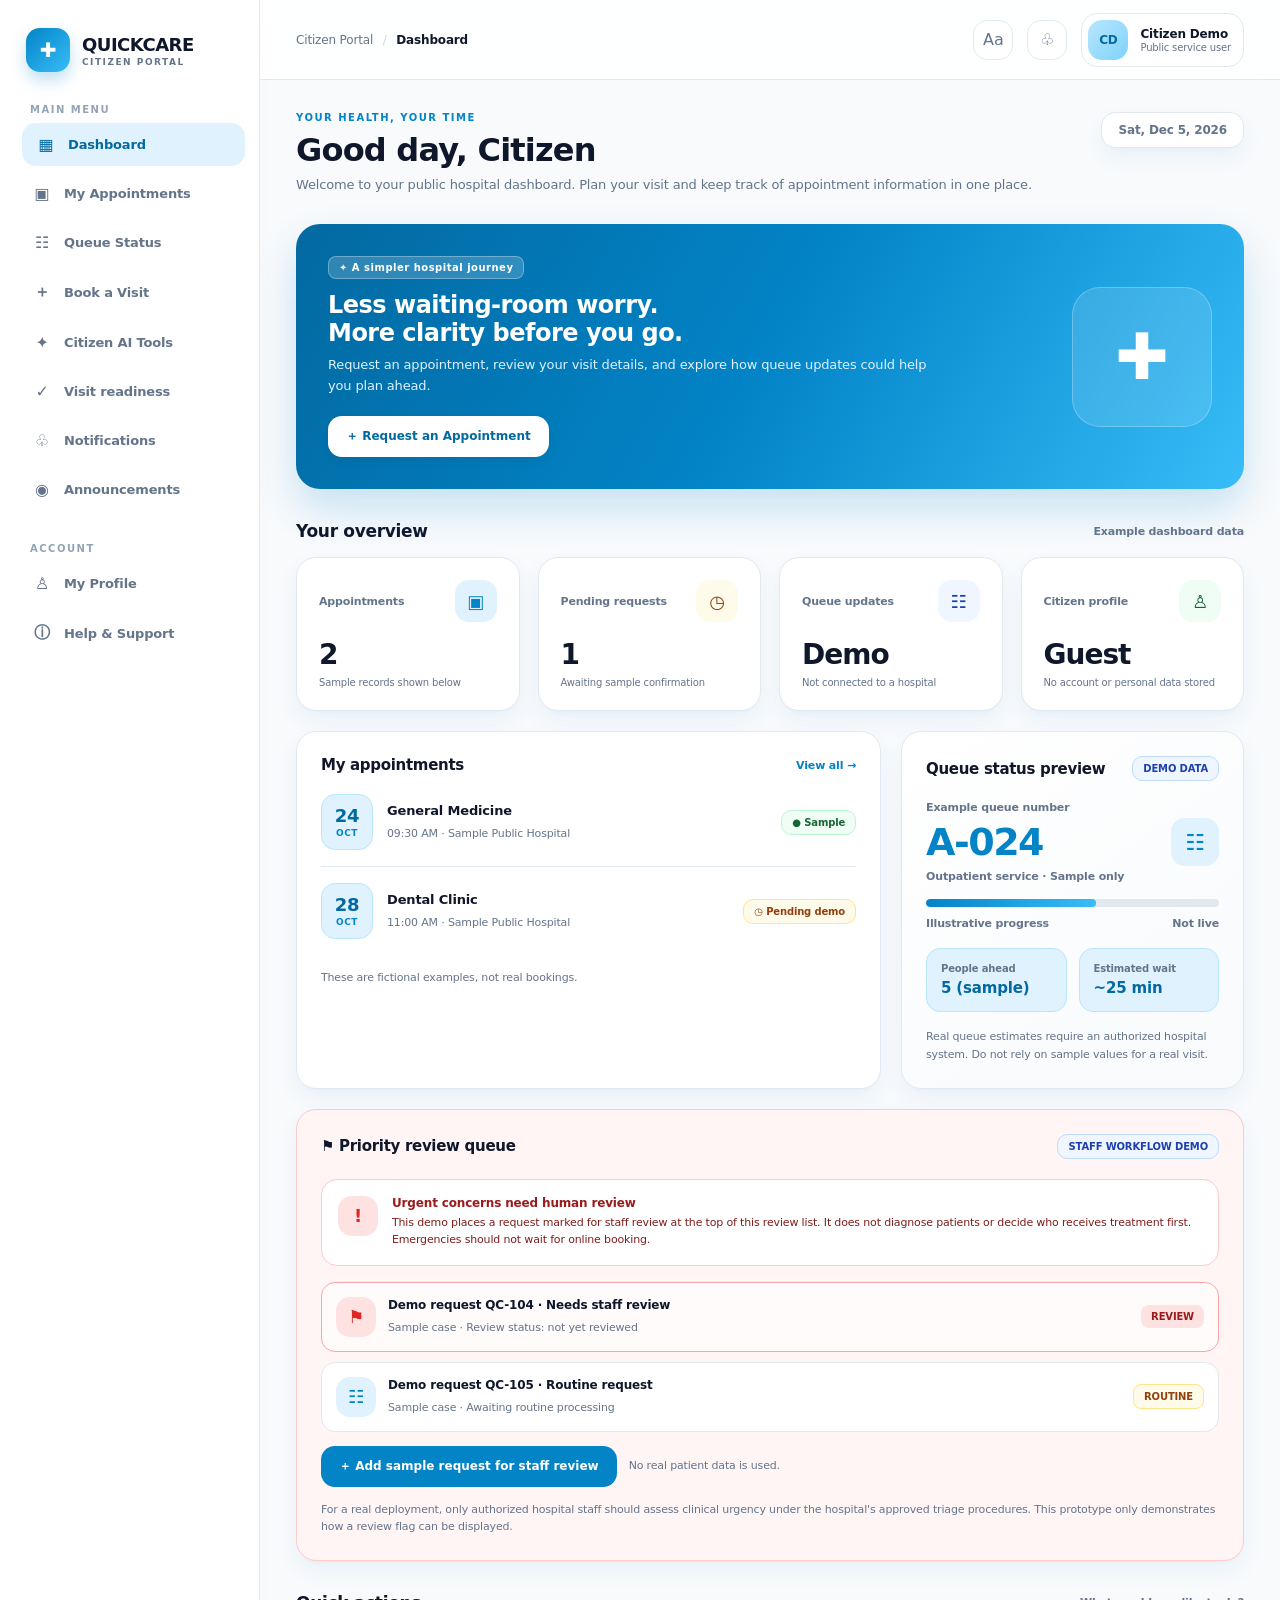
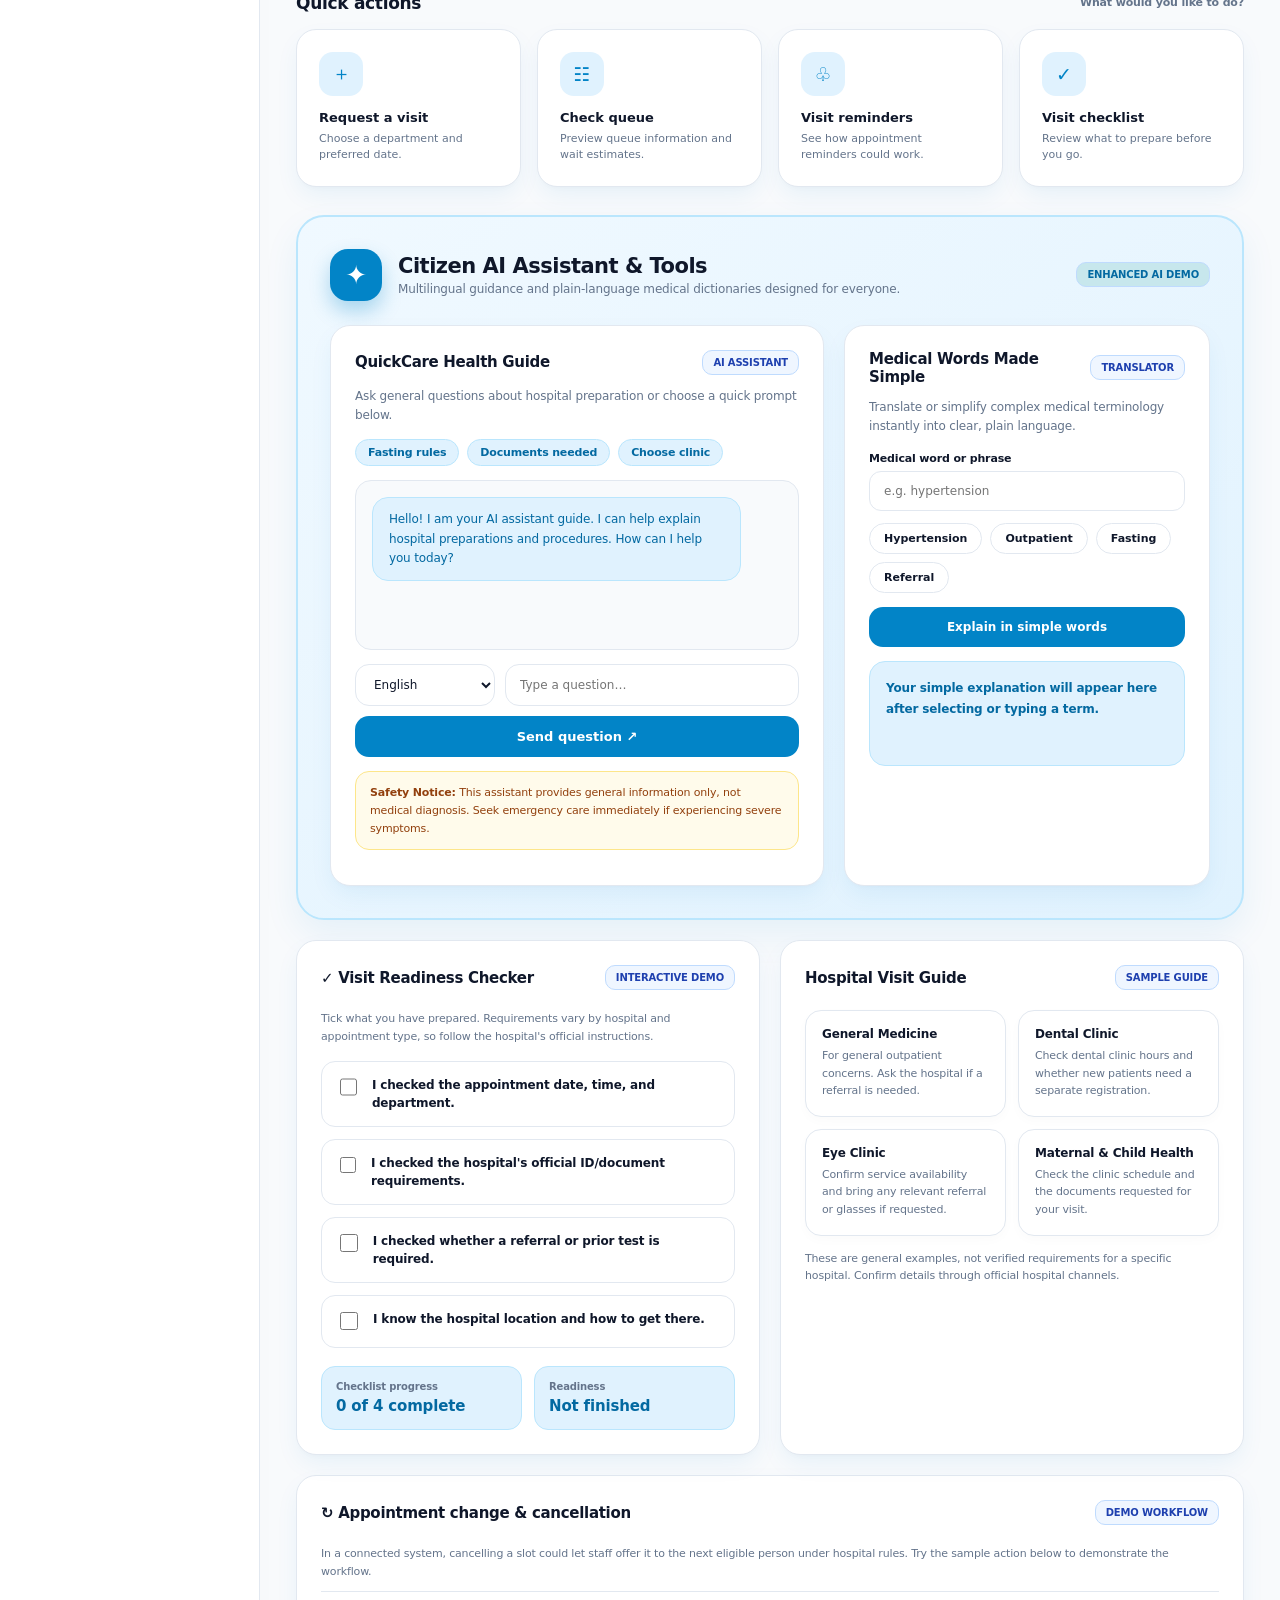
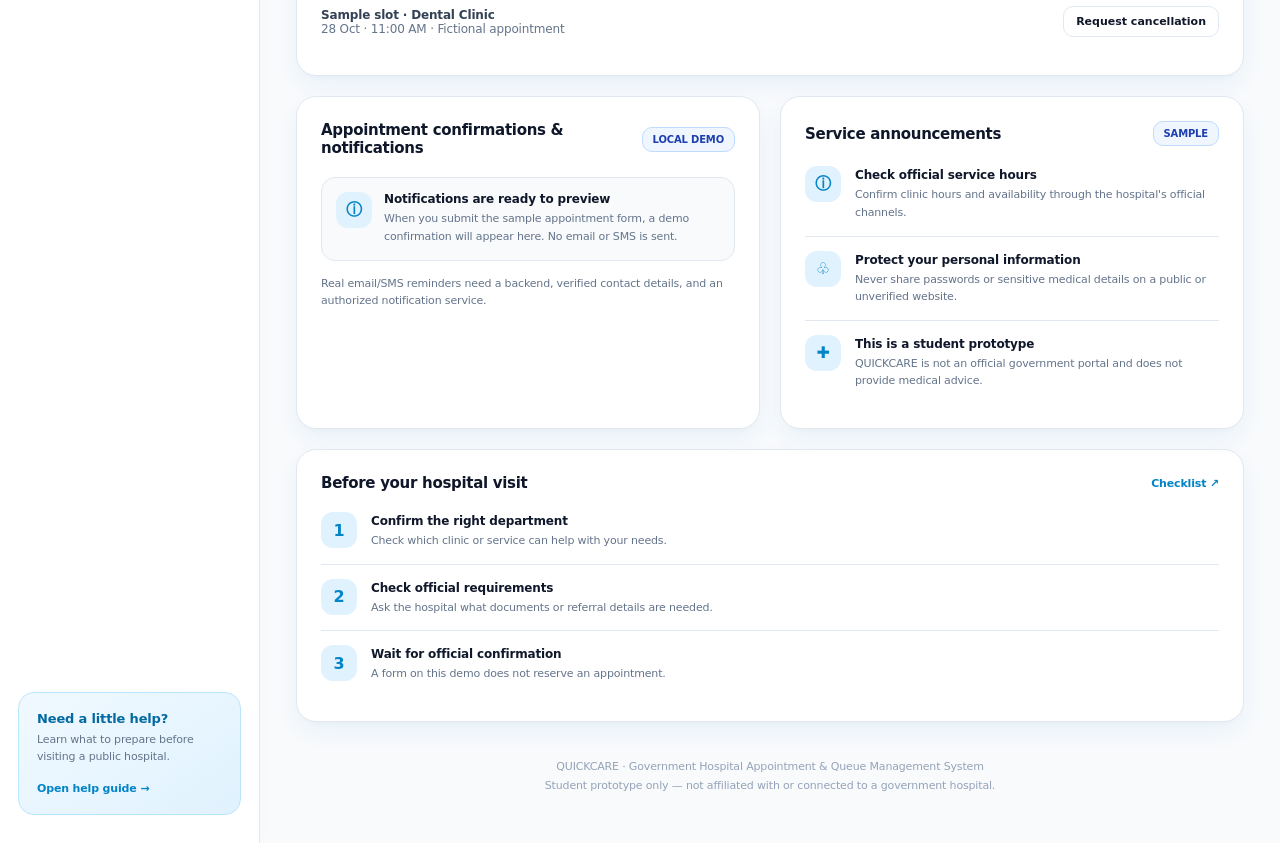
==== frontend/citizen-dashboard.html @ c370cada "Link pages: landing to citizen portal, rename dashboards" ====
<!doctype html>
<html lang="en">
<head>
    <meta charset="utf-8">
    <meta name="viewport" content="width=device-width, initial-scale=1">
    <meta name="description" content="QUICKCARE citizen portal dashboard demo for government hospital appointments and queues.">
    <title>Citizen Portal | QUICKCARE</title>
    <!-- Link to Modern Stylesheet -->
    <link rel="stylesheet" href="css/style.css">
</head>
<body>

    <div class="app">
        <!-- SIDEBAR NAVIGATION -->
        <aside class="sidebar">
            <a class="brand" href="#dashboard">
                <span class="brand-icon">✚</span>
                <span>
                    <span class="brand-name">QUICKCARE</span>
                    <span class="brand-sub">CITIZEN PORTAL</span>
                </span>
            </a>

            <div>
                <div class="nav-label">MAIN MENU</div>
                <nav class="nav" aria-label="Main navigation">
                    <a class="active" href="#dashboard"><span class="nav-icon">▦</span>Dashboard</a>
                    <a href="#appointments"><span class="nav-icon">▣</span>My Appointments</a>
                    <a href="#queue-status"><span class="nav-icon">☷</span>Queue Status</a>
                    <a href="#quick-actions" data-action="book"><span class="nav-icon">＋</span>Book a Visit</a>
                    <a href="#citizen-tools"><span class="nav-icon">✦</span>Citizen AI Tools</a>
                    <a href="#visit-readiness"><span class="nav-icon">✓</span>Visit readiness</a>
                    <a href="#notifications"><span class="nav-icon">♧</span>Notifications</a>
                    <a href="#announcements"><span class="nav-icon">◉</span>Announcements</a>
                </nav>
            </div>

            <div>
                <div class="nav-label">ACCOUNT</div>
                <nav class="nav">
                    <a href="#profile" data-toast="Profile settings are a future feature in this student demo."><span class="nav-icon">♙</span>My Profile</a>
                    <a href="#help" data-toast="For a real service, contact the official hospital help desk."><span class="nav-icon">ⓘ</span>Help & Support</a>
                </nav>
            </div>

            <div class="side-help">
                <strong>Need a little help?</strong>
                <p>Learn what to prepare before visiting a public hospital.</p>
                <a href="#help" data-toast="Help guide: choose a department, request a visit, and wait for official confirmation.">Open help guide →</a>
            </div>
        </aside>

        <!-- MAIN CONTENT AREA -->
        <main class="main" id="dashboard">
            <!-- TOPBAR HEADER -->
            <header class="topbar">
                <div style="display:flex;align-items:center;gap:14px">
                    <button class="icon-btn mobile-menu" id="mobileMenu" aria-label="Show navigation">☰</button>
                    <div class="crumb">Citizen Portal <span style="padding:0 6px;color:#cbd5e1">/</span> <strong>Dashboard</strong></div>
                </div>
                <div class="top-actions">
                    <button class="icon-btn" id="simpleModeButton" aria-label="Toggle simple mode" title="Simple mode">Aa</button>
                    <button class="icon-btn" id="notificationButton" aria-label="Notifications" title="Notifications">♧</button>
                    <div class="profile">
                        <div class="avatar">CD</div>
                        <div class="profile-info">
                            <div class="profile-name">Citizen Demo</div>
                            <div class="profile-role">Public service user</div>
                        </div>
                    </div>
                </div>
            </header>

            <div class="content">
                <!-- WELCOME BANNER SECTION -->
                <section class="welcome">
                    <div>
                        <div class="eyebrow">Your health, your time</div>
                        <h1>Good day, Citizen</h1>
                        <p>Welcome to your public hospital dashboard. Plan your visit and keep track of appointment information in one place.</p>
                    </div>
                    <div class="date-chip" id="todayDate">Loading date…</div>
                </section>

                <!-- PROMOTIONAL BANNER -->
                <section class="banner">
                    <div class="banner-copy">
                        <span class="banner-tag">✦ A simpler hospital journey</span>
                        <h2>Less waiting-room worry.<br>More clarity before you go.</h2>
                        <p>Request an appointment, review your visit details, and explore how queue updates could help you plan ahead.</p>
                        <button class="btn btn-white" data-action="book">＋ Request an Appointment</button>
                    </div>
                    <div class="banner-art" aria-hidden="true">✚</div>
                </section>

                <!-- STATISTICS OVERVIEW SECTION -->
                <section aria-label="Dashboard overview">
                    <div class="section-title">
                        <h2>Your overview</h2>
                        <span>Example dashboard data</span>
                    </div>
                    <div class="stats">
                        <article class="stat">
                            <div class="stat-top"><span class="stat-label">Appointments</span><span class="stat-icon ic-teal">▣</span></div>
                            <div class="stat-number" id="appointmentCount">2</div>
                            <div class="stat-foot">Sample records shown below</div>
                        </article>
                        <article class="stat">
                            <div class="stat-top"><span class="stat-label">Pending requests</span><span class="stat-icon ic-amber">◷</span></div>
                            <div class="stat-number" id="pendingCount">1</div>
                            <div class="stat-foot">Awaiting sample confirmation</div>
                        </article>
                        <article class="stat">
                            <div class="stat-top"><span class="stat-label">Queue updates</span><span class="stat-icon ic-blue">☷</span></div>
                            <div class="stat-number">Demo</div>
                            <div class="stat-foot">Not connected to a hospital</div>
                        </article>
                        <article class="stat">
                            <div class="stat-top"><span class="stat-label">Citizen profile</span><span class="stat-icon ic-green">♙</span></div>
                            <div class="stat-number">Guest</div>
                            <div class="stat-foot">No account or personal data stored</div>
                        </article>
                    </div>
                </section>

                <!-- APPOINTMENTS & QUEUE PREVIEW GRID -->
                <div class="dashboard-grid">
                    <section class="panel" id="appointments">
                        <div class="panel-head">
                            <h3>My appointments</h3>
                            <a href="#appointments" data-toast="This prototype shows sample appointments only.">View all →</a>
                        </div>
                        <div id="appointmentList">
                            <article class="appointment">
                                <div class="datebox"><strong>24</strong><span>OCT</span></div>
                                <div class="appt-main"><strong>General Medicine</strong><span>09:30 AM · Sample Public Hospital</span></div>
                                <span class="pill pill-confirmed">● Sample</span>
                            </article>
                            <article class="appointment">
                                <div class="datebox"><strong>28</strong><span>OCT</span></div>
                                <div class="appt-main"><strong>Dental Clinic</strong><span>11:00 AM · Sample Public Hospital</span></div>
                                <span class="pill pill-pending">◷ Pending demo</span>
                            </article>
                        </div>
                        <p class="modal-note" style="margin:14px 0 0">These are fictional examples, not real bookings.</p>
                    </section>

                    <section class="panel queue-panel" id="queue-status">
                        <div class="panel-head">
                            <h3>Queue status preview</h3>
                            <span class="pill pill-demo">DEMO DATA</span>
                        </div>
                        <div class="queue-top">
                            <div>
                                <div class="queue-label">Example queue number</div>
                                <div class="queue-number">A-024</div>
                                <div class="queue-label">Outpatient service · Sample only</div>
                            </div>
                            <span class="stat-icon ic-teal" style="width:48px;height:48px;font-size:22px">☷</span>
                        </div>
                        <div class="queue-progress"><span></span></div>
                        <div style="display:flex;justify-content:space-between;font-size:11px;color:var(--muted);font-weight:600">
                            <span>Illustrative progress</span><span>Not live</span>
                        </div>
                        <div class="queue-details">
                            <div class="queue-detail"><span>People ahead</span><strong>5 (sample)</strong></div>
                            <div class="queue-detail"><span>Estimated wait</span><strong>~25 min</strong></div>
                        </div>
                        <p class="queue-note">Real queue estimates require an authorized hospital system. Do not rely on sample values for a real visit.</p>
                    </section>
                </div>

                <!-- STAFF WORKFLOW PRIORITY REVIEW QUEUE -->
                <section class="panel priority-panel" id="priority-review">
                    <div class="panel-head">
                        <h3>⚑ Priority review queue</h3>
                        <span class="pill pill-demo">STAFF WORKFLOW DEMO</span>
                    </div>
                    <div class="priority-banner">
                        <span class="priority-symbol">!</span>
                        <div>
                            <strong>Urgent concerns need human review</strong>
                            <p>This demo places a request marked for staff review at the top of this review list. It does not diagnose patients or decide who receives treatment first. Emergencies should not wait for online booking.</p>
                        </div>
                    </div>
                    <div class="review-list" id="reviewQueue" aria-live="polite">
                        <div class="review-row needs-review">
                            <span class="priority-symbol">⚑</span>
                            <div class="review-copy">
                                <strong>Demo request QC-104 · Needs staff review</strong>
                                <span>Sample case · Review status: not yet reviewed</span>
                            </div>
                            <span class="review-badge">REVIEW</span>
                        </div>
                        <div class="review-row">
                            <span class="priority-symbol" style="background:var(--primary-light);color:var(--primary)">☷</span>
                            <div class="review-copy">
                                <strong>Demo request QC-105 · Routine request</strong>
                                <span>Sample case · Awaiting routine processing</span>
                            </div>
                            <span class="review-badge routine">ROUTINE</span>
                        </div>
                    </div>
                    <div class="review-actions">
                        <button class="btn btn-primary" id="flagReviewButton" type="button">＋ Add sample request for staff review</button>
                        <span class="modal-note" id="reviewDemoStatus" role="status">No real patient data is used.</span>
                    </div>
                    <p class="review-footnote">For a real deployment, only authorized hospital staff should assess clinical urgency under the hospital's approved triage procedures. This prototype only demonstrates how a review flag can be displayed.</p>
                </section>

                <!-- QUICK ACTIONS -->
                <section id="quick-actions">
                    <div class="section-title">
                        <h2>Quick actions</h2>
                        <span>What would you like to do?</span>
                    </div>
                    <div class="quick-actions">
                        <button class="action" data-action="book">
                            <span class="action-icon">＋</span>
                            <strong>Request a visit</strong>
                            <span>Choose a department and preferred date.</span>
                        </button>
                        <button class="action" data-toast="Queue tracking is a prototype feature. Live status requires hospital integration.">
                            <span class="action-icon">☷</span>
                            <strong>Check queue</strong>
                            <span>Preview queue information and wait estimates.</span>
                        </button>
                        <button class="action" data-toast="Reminder settings are not connected in this demo.">
                            <span class="action-icon">♧</span>
                            <strong>Visit reminders</strong>
                            <span>See how appointment reminders could work.</span>
                        </button>
                        <button class="action" data-toast="Bring official identification and follow the hospital's own instructions. Requirements may differ by service.">
                            <span class="action-icon">✓</span>
                            <strong>Visit checklist</strong>
                            <span>Review what to prepare before you go.</span>
                        </button>
                    </div>
                </section>

                <!-- CITIZEN AI TOOLS (MODERN DESIGN) -->
                <section class="ai-hub-section" id="citizen-tools">
                    <div class="ai-hub-header">
                        <div class="ai-hub-title">
                            <div class="ai-hub-icon">✦</div>
                            <div>
                               <h2>Citizen AI Assistant & Tools</h2>
                               <p>Multilingual guidance and plain-language medical dictionaries designed for everyone.</p>
                            </div>
                        </div>
                        <span class="pill pill-demo" style="background:rgba(13,148,136,0.15); color:var(--primary-dark); font-weight:800;">ENHANCED AI DEMO</span>
                    </div>

                    <div class="feature-hub">
                        <!-- AI Health Guide Chat Assistant -->
                        <section class="ai-chat">
                            <div class="panel-head" style="margin-bottom:12px;">
                                <h3>QuickCare Health Guide</h3>
                                <span class="pill pill-demo">AI ASSISTANT</span>
                            </div>
                            <p class="chat-intro">Ask general questions about hospital preparation or choose a quick prompt below.</p>
                            
                            <div class="chat-quick-prompts">
                                <span class="prompt-chip" onclick="selectPrompt('How to prepare for blood test?')">Fasting rules</span>
                                <span class="prompt-chip" onclick="selectPrompt('What documents do I need to bring?')">Documents needed</span>
                                <span class="prompt-chip" onclick="selectPrompt('How do I choose the right clinic?')">Choose clinic</span>
                            </div>

                            <div class="chat-messages" id="chatMessages" aria-live="polite">
                                <div class="chat-bubble bot">Hello! I am your AI assistant guide. I can help explain hospital preparations and procedures. How can I help you today?</div>
                            </div>
                            
                            <div class="chat-controls">
                                <select id="chatLanguage" aria-label="Choose chat language">
                                    <option value="en">English</option>
                                    <option value="id">Bahasa Indonesia</option>
                                    <option value="ur">اردو (Urdu)</option>
                                    <option value="ms">Bahasa Melayu</option>
                                    <option value="ar">العربية (Arabic)</option>
                                </select>
                                <input id="chatQuestion" placeholder="Type a question…" aria-label="Your question">
                            </div>
                            <button class="btn btn-primary chat-send" id="sendChat" type="button">Send question ↗</button>
                            <p class="safety-note"><strong>Safety Notice:</strong> This assistant provides general information only, not medical diagnosis. Seek emergency care immediately if experiencing severe symptoms.</p>
                        </section>

                        <!-- Medical Dictionary Translator -->
                        <section class="translator-card">
                            <div class="panel-head" style="margin-bottom:12px;">
                                <h3>Medical Words Made Simple</h3>
                                <span class="pill pill-demo">TRANSLATOR</span>
                            </div>
                            <p>Translate or simplify complex medical terminology instantly into clear, plain language.</p>
                            
                            <div class="field" style="margin:0 0 12px 0">
                                <label for="medicalTerm">Medical word or phrase</label>
                                <input class="translator-input" id="medicalTerm" placeholder="e.g. hypertension">
                            </div>
                            
                            <div class="translation-examples">
                                <button class="term-chip" data-term="hypertension">Hypertension</button>
                                <button class="term-chip" data-term="outpatient">Outpatient</button>
                                <button class="term-chip" data-term="fasting">Fasting</button>
                                <button class="term-chip" data-term="referral">Referral</button>
                            </div>
                            
                            <button class="btn btn-primary" id="explainTerm" type="button" style="width:100%; border-radius:14px; padding:13px;">Explain in simple words</button>
                            
                            <div class="translator-output" id="translationOutput" aria-live="polite">Your simple explanation will appear here after selecting or typing a term.</div>
                        </section>
                    </div>
                </section>

                <!-- VISIT READINESS & GUIDE GRID -->
                <div class="extra-grid">
                    <section class="panel" id="visit-readiness">
                        <div class="panel-head">
                            <h3>✓ Visit Readiness Checker</h3>
                            <span class="pill pill-demo">INTERACTIVE DEMO</span>
                        </div>
                        <p class="modal-note" style="margin:0 0 16px">Tick what you have prepared. Requirements vary by hospital and appointment type, so follow the hospital's official instructions.</p>
                        <div class="checklist" id="readinessChecklist">
                            <label class="checkline"><input type="checkbox"> I checked the appointment date, time, and department.</label>
                            <label class="checkline"><input type="checkbox"> I checked the hospital's official ID/document requirements.</label>
                            <label class="checkline"><input type="checkbox"> I checked whether a referral or prior test is required.</label>
                            <label class="checkline"><input type="checkbox"> I know the hospital location and how to get there.</label>
                        </div>
                        <div class="queue-details">
                            <div class="queue-detail"><span>Checklist progress</span><strong id="readinessProgress">0 of 4 complete</strong></div>
                            <div class="queue-detail"><span>Readiness</span><strong id="readinessStatus">Not finished</strong></div>
                        </div>
                    </section>

                    <section class="panel" id="visit-guide">
                        <div class="panel-head">
                            <h3>Hospital Visit Guide</h3>
                            <span class="pill pill-demo">SAMPLE GUIDE</span>
                        </div>
                        <div class="guide-grid">
                            <div class="guide-item">
                                <strong>General Medicine</strong>
                                <p>For general outpatient concerns. Ask the hospital if a referral is needed.</p>
                            </div>
                            <div class="guide-item">
                                <strong>Dental Clinic</strong>
                                <p>Check dental clinic hours and whether new patients need a separate registration.</p>
                            </div>
                            <div class="guide-item">
                                <strong>Eye Clinic</strong>
                                <p>Confirm service availability and bring any relevant referral or glasses if requested.</p>
                            </div>
                            <div class="guide-item">
                                <strong>Maternal & Child Health</strong>
                                <p>Check the clinic schedule and the documents requested for your visit.</p>
                            </div>
                        </div>
                        <p class="modal-note" style="margin:14px 0 0">These are general examples, not verified requirements for a specific hospital. Confirm details through official hospital channels.</p>
                    </section>
                </div>

                <!-- APPOINTMENT CHANGE & CANCELLATION -->
                <section class="panel" id="appointment-management" style="margin-top:20px">
                    <div class="panel-head">
                        <h3>↻ Appointment change & cancellation</h3>
                        <span class="pill pill-demo">DEMO WORKFLOW</span>
                    </div>
                    <p class="modal-note">In a connected system, cancelling a slot could let staff offer it to the next eligible person under hospital rules. Try the sample action below to demonstrate the workflow.</p>
                    <div class="slot-row">
                        <div><strong>Sample slot · Dental Clinic</strong><br><span style="color:var(--muted)">28 Oct · 11:00 AM · Fictional appointment</span></div>
                        <button class="small-btn" id="cancelDemoAppointment">Request cancellation</button>
                    </div>
                    <div class="confirmation-box" id="cancelResult" role="status"></div>
                </section>

                <!-- NOTIFICATIONS & ANNOUNCEMENTS GRID -->
                <div class="bottom-grid">
                    <section class="panel" id="notifications">
                        <div class="panel-head">
                            <h3> Appointment confirmations & notifications</h3>
                            <span class="pill pill-demo">LOCAL DEMO</span>
                        </div>
                        <div class="notification-list" id="notificationList">
                            <article class="notification-item">
                                <span class="notice-icon">ⓘ</span>
                                <div>
                                    <strong>Notifications are ready to preview</strong>
                                    <p>When you submit the sample appointment form, a demo confirmation will appear here. No email or SMS is sent.</p>
                                </div>
                            </article>
                        </div>
                        <div class="confirmation-box" id="confirmationBox" role="status" aria-live="polite"></div>
                        <p class="modal-note" style="margin:14px 0 0">Real email/SMS reminders need a backend, verified contact details, and an authorized notification service.</p>
                    </section>

                    <section class="panel" id="announcements">
                        <div class="panel-head">
                            <h3>Service announcements</h3>
                            <span class="pill pill-demo">SAMPLE</span>
                        </div>
                        <article class="notice">
                            <span class="notice-icon">ⓘ</span>
                            <div>
                                <strong>Check official service hours</strong>
                                <p>Confirm clinic hours and availability through the hospital's official channels.</p>
                            </div>
                        </article>
                        <article class="notice">
                            <span class="notice-icon">♧</span>
                            <div>
                                <strong>Protect your personal information</strong>
                                <p>Never share passwords or sensitive medical details on a public or unverified website.</p>
                            </div>
                        </article>
                        <article class="notice">
                            <span class="notice-icon">✚</span>
                            <div>
                                <strong>This is a student prototype</strong>
                                <p>QUICKCARE is not an official government portal and does not provide medical advice.</p>
                            </div>
                        </article>
                    </section>
                </div>

                <!-- HELP SECTION -->
                <section class="panel" id="help" style="margin-top:20px">
                    <div class="panel-head">
                        <h3>Before your hospital visit</h3>
                        <a href="#help" data-toast="This checklist is general. Follow instructions from your hospital.">Checklist ↗</a>
                    </div>
                    <article class="notice">
                        <span class="notice-icon">1</span>
                        <div>
                            <strong>Confirm the right department</strong>
                            <p>Check which clinic or service can help with your needs.</p>
                        </div>
                    </article>
                    <article class="notice">
                        <span class="notice-icon">2</span>
                        <div>
                            <strong>Check official requirements</strong>
                            <p>Ask the hospital what documents or referral details are needed.</p>
                        </div>
                    </article>
                    <article class="notice">
                        <span class="notice-icon">3</span>
                        <div>
                            <strong>Wait for official confirmation</strong>
                            <p>A form on this demo does not reserve an appointment.</p>
                        </div>
                    </article>
                </section>

                <!-- FOOTER -->
                <footer class="footer">
                    QUICKCARE · Government Hospital Appointment &amp; Queue Management System<br>
                    Student prototype only — not affiliated with or connected to a government hospital.
                </footer>
            </div>
        </main>
    </div>

    <!-- TOAST NOTIFICATION POPUP -->
    <div class="toast" id="toast" role="status" aria-live="polite"></div>

    <!-- BOOKING MODAL POPUP -->
    <div class="modal-backdrop" id="bookingModal" role="dialog" aria-modal="true" aria-labelledby="modalTitle">
        <div class="modal">
            <div class="modal-head">
                <h3 id="modalTitle">Request an appointment</h3>
                <button class="close-btn" id="closeModal" aria-label="Close">✕</button>
            </div>
            <form id="bookingForm">
                <div class="form-row">
                    <div class="field">
                        <label for="demoName">Sample name</label>
                        <input id="demoName" placeholder="e.g. Alex Citizen" required>
                    </div>
                    <div class="field">
                        <label for="demoEmail">Sample email</label>
                        <input id="demoEmail" type="email" placeholder="alex@example.com" required>
                    </div>
                </div>
                <div class="form-row">
                    <div class="field">
                        <label for="demoDepartment">Department / clinic</label>
                        <select id="demoDepartment" required>
                            <option value="">Choose a department</option>
                            <option>General Medicine</option>
                            <option>Internal Medicine</option>
                            <option>Cardiology (Heart)</option>
                            <option>Dermatology (Skin)</option>
                            <option>Dental Clinic</option>
                            <option>Eye Clinic / Ophthalmology</option>
                            <option>Ear, Nose and Throat (ENT)</option>
                            <option>Orthopedics (Bones and Joints)</option>
                            <option>Neurology (Nervous System)</option>
                            <option>Pediatrics (Children)</option>
                            <option>Obstetrics and Gynecology</option>
                            <option>Maternal and Child Health</option>
                            <option>Psychiatry / Mental Health</option>
                            <option>Pulmonology (Lungs)</option>
                            <option>Rehabilitation / Physiotherapy</option>
                            <option>Nutrition and Dietetics</option>
                            <option>Other outpatient service</option>
                        </select>
                    </div>
                    <div class="field">
                        <label for="demoDate">Preferred date</label>
                        <input id="demoDate" type="date" required>
                    </div>
                </div>
                <div class="field">
                    <label for="demoTime">Preferred booking time</label>
                    <select id="demoTime" required>
                        <option value="">Choose a time</option>
                        <option value="08:00">08:00 AM</option>
                        <option value="08:30">08:30 AM</option>
                        <option value="09:00">09:00 AM</option>
                        <option value="09:30">09:30 AM</option>
                        <option value="10:00">10:00 AM</option>
                        <option value="10:30">10:30 AM</option>
                        <option value="11:00">11:00 AM</option>
                        <option value="11:30">11:30 AM</option>
                        <option value="13:00">01:00 PM</option>
                        <option value="13:30">01:30 PM</option>
                        <option value="14:00">02:00 PM</option>
                        <option value="14:30">02:30 PM</option>
                    </select>
                    <p class="modal-note" style="margin:6px 0 0">Sample time slots for the prototype. Actual availability depends on hospital schedules.</p>
                </div>
                <div class="field">
                    <label for="demoNote">Optional note (no medical details)</label>
                    <textarea id="demoNote" placeholder="A short non-sensitive note"></textarea>
                </div>
                <button class="btn btn-primary" type="submit" style="width:100%">Preview request</button>
                <p class="modal-note" style="margin:14px 0 0">Demo only: use fictional details. The form does not send or save information and does not book an appointment.</p>
                <div id="formResult" class="modal-note" style="display:none;background:var(--green-bg);color:var(--green-text);padding:14px;border-radius:12px;margin-top:14px;border:1px solid #bbf7d0" role="status"></div>
            </form>
        </div>
    </div>

    <!-- JAVASCRIPT LOGIC -->
    <script>
        document.getElementById('todayDate').textContent =new Intl.DateTimeFormat('en', { weekday: 'short', day: 'numeric', month: 'short', year: 'numeric' }).format(new Date());
        const dateInput = document.getElementById('demoDate');
        const now = new Date();
        dateInput.min = new Date(now.getTime() - now.getTimezoneOffset() * 60000).toISOString().slice(0, 10);

        const toast = document.getElementById('toast');
        function showToast(message) {
            toast.textContent = message;
            toast.style.display = 'block';
            clearTimeout(showToast.timer);
            showToast.timer = setTimeout(() => toast.style.display = 'none', 3600);
        }

        const modal = document.getElementById('bookingModal');
        function openBooking() { modal.style.display = 'flex'; document.getElementById('demoName').focus(); }
        function closeBooking() { modal.style.display = 'none'; }

        document.querySelectorAll('[data-action="book"]').forEach(el => el.addEventListener('click', event => { event.preventDefault(); openBooking(); }));
        document.querySelectorAll('[data-toast]').forEach(el => el.addEventListener('click', event => { event.preventDefault(); showToast(el.getAttribute('data-toast')); }));
        document.getElementById('closeModal').addEventListener('click', closeBooking);
        modal.addEventListener('click', event => { if (event.target === modal) closeBooking(); });
        document.addEventListener('keydown', event => { if (event.key === 'Escape') closeBooking(); });

        document.getElementById('bookingForm').addEventListener('submit', event => {
            event.preventDefault();
            const dept = document.getElementById('demoDepartment').value;
            const date = document.getElementById('demoDate').value;
            const time = document.getElementById('demoTime').value;
            const timeLabel = document.getElementById('demoTime').selectedOptions[0].textContent;
            const requestId = 'QC-' + Date.now().toString().slice(-6);
            const requests = qcRead(QC_KEYS.requests, []);
            requests.unshift({ id: requestId, name: document.getElementById('demoName').value, department: dept, date: date, time: time, timeLabel: timeLabel, status: 'Request preview only', priority: 'routine', createdAt: new Date().toISOString() });
            qcWrite(QC_KEYS.requests, requests);

            const result = document.getElementById('formResult');
            const niceDate = new Intl.DateTimeFormat('en', { day: 'numeric', month: 'short', year: 'numeric' }).format(new Date(date + 'T12:00:00'));
            result.textContent = 'Demo confirmation preview: request for ' + dept + ' on ' + niceDate + ' at ' + timeLabel + '. Status: REQUEST PREVIEW ONLY. No appointment was booked and no details were sent or saved.';
            result.style.display = 'block';

            const box = document.getElementById('confirmationBox');
            box.style.display = 'block';
            box.textContent = '✓ Demo request preview: ' + dept + ' · ' + niceDate + ' · ' + timeLabel + ' · Status: Request preview only. This is not a confirmed hospital appointment.';

            const list = document.getElementById('notificationList');
            list.innerHTML = '<article class="notification-item"><span class="notice-icon">✓</span><div><strong>Appointment request preview created</strong><p>' + dept + ' · ' + niceDate + ' · ' + timeLabel + '<br>Status: Demo only — not sent to a hospital.</p></div></article>' + list.innerHTML;
            showToast('Demo confirmation added to your notifications. No message was sent.');
        });

        document.getElementById('notificationButton').addEventListener('click', () => showToast('These are sample notifications. Real alerts require a connected hospital service.'));

        let reviewDemoCount = 106;
        document.getElementById('flagReviewButton').addEventListener('click', () => {
            const requests = qcRead(QC_KEYS.requests, []);
            requests.unshift({ id: 'QC-' + reviewDemoCount, name: 'Demo citizen', department: 'General Medicine', date: 'To be reviewed', status: 'Needs staff review', priority: 'review', createdAt: new Date().toISOString() });
            qcWrite(QC_KEYS.requests, requests);

            const queue = document.getElementById('reviewQueue');
            const row = document.createElement('div'); row.className = 'review-row needs-review';
            const symbol = document.createElement('span'); symbol.className = 'priority-symbol'; symbol.textContent = '⚑';
            const copy = document.createElement('div'); copy.className = 'review-copy';
            const title = document.createElement('strong'); title.textContent = 'Demo request QC-' + reviewDemoCount + ' · Needs staff review';
            const detail = document.createElement('span'); detail.textContent = 'Fictional request added for demonstration · Review status: not yet reviewed';
            const badge = document.createElement('span'); badge.className = 'review-badge'; badge.textContent = 'REVIEW';
            copy.append(title, detail); row.append(symbol, copy, badge); queue.prepend(row);
            document.getElementById('reviewDemoStatus').textContent = 'Sample request QC-' + reviewDemoCount + ' added to the top of the review list.';
            reviewDemoCount++;
            showToast('Sample request added to the staff review list. No real patient was contacted.');
        });

        document.getElementById('mobileMenu').addEventListener('click', () => showToast('Use the dashboard cards and quick actions to navigate this mobile demo.'));

        const chatMessages = document.getElementById('chatMessages');
        const chatQuestion = document.getElementById('chatQuestion');
        const chatLanguage = document.getElementById('chatLanguage');

        function addChatBubble(text, kind) {
            const bubble = document.createElement('div');
            bubble.className = 'chat-bubble ' + kind;
            bubble.textContent = text;
            chatMessages.appendChild(bubble);
            chatMessages.scrollTop = chatMessages.scrollHeight;
        }

        function demoHealthReply(question, lang) {
            const q = question.toLowerCase();
            const urgent = /can't breathe|cannot breathe|chest pain|severe bleeding|unconscious|difficulty breathing|susah bernapas|sesak napas|nyeri dada|dada sakit/.test(q);
            if (lang === 'id') return urgent ? 'Keluhan yang Anda tulis mungkin memerlukan bantuan segera. Hubungi layanan darurat setempat atau pergi ke IGD terdekat. Saya tidak dapat mendiagnosis.' : 'Saya bisa membantu dengan informasi umum, tetapi tidak dapat menentukan penyakit atau memberi diagnosis. Untuk keluhan yang berlanjut, memburuk, atau membuat Anda khawatir, hubungi tenaga kesehatan. Saya juga dapat membantu menjelaskan istilah rumah sakit atau persiapan janji temu.';
            if (lang === 'ur') return urgent ? 'آپ کی بات فوری مدد کی ضرورت ظاہر کر سکتی ہے۔ مقامی ایمرجنسی سروس سے رابطہ کریں یا قریبی ایمرجنسی شعبے میں جائیں۔ میں تشخیص نہیں کر سکتا۔' : 'میں عام معلومات آسان الفاظ میں سمجھا سکتا ہوں، لیکن بیماری کی تشخیص نہیں کر سکتا۔ اگر علامات برقرار رہیں، بڑھیں یا پریشان کریں تو کسی مستند طبی ماہر سے رابطہ کریں۔';
            if (lang === 'ms') return urgent ? 'Gejala yang anda nyatakan mungkin memerlukan bantuan segera. Hubungi perkhidmatan kecemasan tempatan atau pergi ke jabatan kecemasan terdekat. Saya tidak boleh membuat diagnosis.' : 'Saya boleh menerangkan maklumat kesihatan umum, tetapi tidak boleh mendiagnosis penyakit. Jika gejala berterusan, bertambah teruk atau membimbangkan, hubungi petugas kesihatan.';
            if (lang === 'ar') return urgent ? 'قد تحتاج الأعراض التي ذكرتها إلى مساعدة عاجلة. اتصل بخدمات الطوارئ المحلية أو اذهب إلى أقرب قسم طوارئ. لا أستطيع التشخيص.' : 'يمكنني شرح معلومات صحية عامة، لكن لا أستطيع تشخيص المرض. إذا استمرت الأعراض أو ازدادت سوءًا أو أقلقتك، فتواصل مع مختص صحي.';
            return urgent ? 'The symptoms you mentioned may need urgent help. Contact local emergency services or go to the nearest emergency department. I cannot diagnose you.' : 'I can explain general health information, but I cannot identify a disease or provide a diagnosis. If symptoms persist, worsen, or worry you, contact a qualified healthcare professional. I can also help explain hospital terms or appointment preparation.';
        }

        function sendDemoQuestion() {
            const question = chatQuestion.value.trim();
            if (!question) { showToast('Type a question first.'); chatQuestion.focus(); return; }
            addChatBubble(question, 'user');
            addChatBubble(demoHealthReply(question, chatLanguage.value), 'bot');
            chatQuestion.value = '';
        }

        function selectPrompt(text) {
            chatQuestion.value = text;
            chatQuestion.focus();
        }

        document.getElementById('sendChat').addEventListener('click', sendDemoQuestion);
        chatQuestion.addEventListener('keydown', event => { if (event.key === 'Enter') { event.preventDefault(); sendDemoQuestion(); } });

        const medicalDictionary = {
            hypertension: { en: 'High blood pressure. It means the force of blood pushing against blood-vessel walls is often higher than recommended.', id: 'Tekanan darah tinggi. Artinya tekanan darah pada dinding pembuluh darah sering lebih tinggi dari yang dianjurkan.', ur: 'بلڈ پریشر کا اکثر معمول سے زیادہ ہونا۔', ms: 'Tekanan darah tinggi, iaitu tekanan darah yang kerap melebihi paras yang disyorkan.', ar: 'ارتفاع ضغط الدم؛ أي أن ضغط الدم يكون أعلى من المستوى الموصى به.' },
            outpatient: { en: 'A person who receives care at a clinic or hospital without staying overnight.', id: 'Pasien yang mendapat layanan di klinik atau rumah sakit tanpa perlu menginap.', ur: 'ایسا مریض جو ہسپتال میں رات گزارے بغیر علاج یا معائنہ کرواتا ہے۔', ms: 'Pesakit yang menerima rawatan tanpa perlu bermalam di hospital.', ar: 'شخص يتلقى الرعاية في العيادة أو المستشفى دون المبيت فيه.' },
            fasting: { en: 'Not eating or drinking certain things for a period. Follow the exact instructions from your clinic; rules differ by test or procedure.', id: 'Tidak makan atau minum hal tertentu selama waktu tertentu. Ikuti instruksi klinik karena aturannya berbeda untuk tiap pemeriksaan.', ur: 'ایک مقررہ وقت تک کچھ نہ کھانا یا نہ پینا۔ اپنے کلینک کی مخصوص ہدایات پر عمل کریں۔', ms: 'Tidak makan atau minum perkara tertentu untuk tempoh yang ditetapkan. Ikut arahan klinik kerana syarat berbeza mengikut ujian.', ar: 'الامتناع عن بعض الأطعمة أو المشروبات لفترة محددة. اتبع تعليمات العيادة لأن المتطلبات تختلف.' },
            referral: { en: 'A recommendation or document that directs you to another doctor, clinic, or service for further care.', id: 'Rujukan atau dokumen yang mengarahkan Anda ke dokter, klinik, atau layanan lain untuk perawatan lanjutan.', ur: 'مزید معائنے یا علاج کے لیے کسی دوسرے ڈاکٹر یا کلینک کو بھیجنے کی ہدایت یا دستاویز۔', ms: 'Surat atau arahan untuk mendapatkan rawatan lanjut daripada doktor atau klinik lain.', ar: 'توصية أو وثيقة توجهك إلى طبيب أو عيادة أخرى للحصول على رعاية إضافية.' }
        };

        function explainMedicalTerm(term) {
            const key = term.trim().toLowerCase();
            const entry = medicalDictionary[key];
            const lang = document.getElementById('chatLanguage').value;
            const output = document.getElementById('translationOutput');
            output.textContent = entry ? (entry[lang] || entry.en) : 'This demo dictionary does not include that phrase yet. Ask a healthcare professional to explain it in your preferred language. A real translation feature needs a reviewed medical-language service.';
        }

        document.getElementById('explainTerm').addEventListener('click', () => {
            const term = document.getElementById('medicalTerm').value;
            if (!term.trim()) { showToast('Enter a medical word or choose an example.'); return; }
            explainMedicalTerm(term);
        });
        document.querySelectorAll('[data-term]').forEach(button => button.addEventListener('click', () => {
            document.getElementById('medicalTerm').value = button.dataset.term;
            explainMedicalTerm(button.dataset.term);
        }));

        const QC_KEYS = { requests: 'quickcareDemoRequests', notifications: 'quickcareDemoNotifications', slots: 'quickcareDemoReleasedSlots' };
        function qcRead(key, fallback = []) { try { return JSON.parse(localStorage.getItem(key) || JSON.stringify(fallback)); } catch { return fallback; } }
        function qcWrite(key, value) { try { localStorage.setItem(key, JSON.stringify(value)); } catch {} }

        document.getElementById('simpleModeButton').addEventListener('click', () => {
            document.body.classList.toggle('simple-mode');
            const on = document.body.classList.contains('simple-mode');
            document.getElementById('simpleModeButton').textContent = on ? 'A+' : 'Aa';
            showToast(on ? 'Simple mode on: larger text and clearer cards.' : 'Simple mode off.');
        });

        function updateReadiness() {
            const boxes = [...document.querySelectorAll('#readinessChecklist input[type="checkbox"]')];
            const done = boxes.filter(x => x.checked).length;
            document.getElementById('readinessProgress').textContent = done + ' of ' + boxes.length + ' complete';
            document.getElementById('readinessStatus').textContent = done === boxes.length ? 'Ready to review' : 'In progress';
        }
        document.querySelectorAll('#readinessChecklist input').forEach(box => box.addEventListener('change', updateReadiness));

        document.getElementById('cancelDemoAppointment').addEventListener('click', () => {
            const released = { id: 'SLOT-' + Date.now(), department: 'Dental Clinic', date: '28 Oct', time: '11:00 AM', status: 'Released for staff review', createdAt: new Date().toISOString() };
            const slots = qcRead(QC_KEYS.slots, []);
            slots.unshift(released);
            qcWrite(QC_KEYS.slots, slots);

            const out = document.getElementById('cancelResult');
            out.style.display = 'block';
            out.textContent = 'Demo cancellation request recorded locally. The slot is now shown for staff review; no real appointment was cancelled.';

            const notices = qcRead(QC_KEYS.notifications, []);
            notices.unshift({ title: 'Cancellation request preview', message: 'Dental Clinic sample slot released for staff review.', createdAt: new Date().toISOString() });
            qcWrite(QC_KEYS.notifications, notices);
            showToast('Sample cancellation added to the staff workflow.');
        });
    </script>
</body>
</html>
---- frontend/css/style.css ----
:root {
    --primary: #0284c7;        /* Biru utama ala HealthHix */
    --primary-dark: #0369a1;
    --primary-light: #e0f2fe;
    --accent: #38bdf8;
    --dark: #0f172a;
    --ink: #334155;
    --muted: #64748b;
    --line: #e2e8f0;
    --bg: #f8fafc;
    --card-bg: #ffffff;
    --green-bg: #f0fdf4;
    --green-text: #166534;
    --amber-bg: #fffbeb;
    --amber-text: #92400e;
    --blue-bg: #eff6ff;
    --blue-text: #1e40af;
    --shadow: 0 10px 25px -3px rgba(2, 132, 199, 0.08), 0 4px 6px -4px rgba(0, 0, 0, 0.03);
    --radius: 20px;
}

* { box-sizing: border-box; }
html { scroll-behavior: smooth; }
body { margin: 0; background: var(--bg); color: var(--ink); font-family: 'Inter', system-ui, -apple-system, sans-serif; letter-spacing: -0.01em; }
button, input, select, textarea { font: inherit; }
a { color: inherit; text-decoration: none; }

.app { min-height: 100vh; display: grid; grid-template-columns: 260px minmax(0, 1fr); }

/* Sidebar Light */
.sidebar { background: var(--card-bg); border-right: 1px solid var(--line); padding: 28px 18px; display: flex; flex-direction: column; gap: 32px; box-shadow: 4px 0 20px rgba(0,0,0,0.01); }
.brand { display: flex; align-items: center; gap: 12px; padding: 0 8px; }
.brand-icon { width: 44px; height: 44px; border-radius: 14px; background: linear-gradient(135deg, #0284c7, #38bdf8); color: white; display: grid; place-items: center; font-size: 20px; font-weight: 800; box-shadow: 0 8px 16px rgba(2,132,199,0.25); }
.brand-name { font-weight: 900; font-size: 18px; color: var(--dark); letter-spacing: -0.5px; }
.brand-sub { display: block; font-size: 9px; letter-spacing: 1.5px; font-weight: 800; color: var(--muted); margin-top: 2px; }

.nav-label { font-size: 10px; letter-spacing: 1.5px; color: #94a3b8; font-weight: 800; padding: 0 12px; margin-bottom: 8px; }
.nav { display: grid; gap: 6px; }
.nav a { display: flex; align-items: center; gap: 12px; padding: 12px 14px; border-radius: 14px; color: var(--muted); font-size: 13px; font-weight: 600; transition: all 0.2s ease; }
.nav a:hover, .nav a.active { background: var(--primary-light); color: var(--primary-dark); transform: translateX(4px); }
.nav-icon { width: 20px; text-align: center; font-size: 16px; }

.side-help { margin-top: auto; border-radius: 16px; background: linear-gradient(145deg, #f0f9ff, #e0f2fe); padding: 18px; border: 1px solid #bae6fd; }
.side-help strong { font-size: 13px; display: block; margin-bottom: 6px; color: var(--primary-dark); }
.side-help p { font-size: 11px; line-height: 1.5; color: var(--muted); margin: 0 0 12px; }
.side-help a { font-size: 11px; font-weight: 800; color: var(--primary); }

/* Topbar Light */
.main { min-width: 0; }
.topbar { height: 80px; background: rgba(255, 255, 255, 0.85); backdrop-filter: blur(12px); border-bottom: 1px solid var(--line); display: flex; align-items: center; justify-content: space-between; gap: 20px; padding: 0 36px; position: sticky; top: 0; z-index: 10; }
.crumb { font-size: 12px; color: var(--muted); }
.crumb strong { color: var(--dark); }
.top-actions { display: flex; align-items: center; gap: 14px; }
.icon-btn { width: 40px; height: 40px; border: 1px solid var(--line); background: var(--card-bg); border-radius: 14px; display: grid; place-items: center; cursor: pointer; color: var(--muted); transition: all 0.2s; }
.icon-btn:hover { border-color: var(--primary); color: var(--primary); background: var(--primary-light); }
.avatar { width: 40px; height: 40px; border-radius: 14px; background: linear-gradient(135deg, #bae6fd, #7dd3fc); color: #0369a1; display: grid; place-items: center; font-weight: 800; font-size: 12px; }
.profile { display: flex; align-items: center; gap: 12px; background: var(--card-bg); padding: 6px 12px 6px 6px; border-radius: 16px; border: 1px solid var(--line); }
.profile-name { font-size: 12px; font-weight: 800; color: var(--dark); }
.profile-role { font-size: 10px; color: var(--muted); margin-top: 1px; }

/* Content Layout */
.content { max-width: 1400px; margin: auto; padding: 32px 36px 48px; }
.welcome { display: flex; align-items: flex-start; justify-content: space-between; gap: 20px; margin-bottom: 28px; }
.eyebrow { font-size: 10px; letter-spacing: 1.5px; color: var(--primary); font-weight: 800; text-transform: uppercase; margin-bottom: 8px; }
h1 { font-size: clamp(24px, 2.5vw, 32px); letter-spacing: -0.8px; margin: 0 0 6px; color: var(--dark); font-weight: 800; }
.welcome p { color: var(--muted); font-size: 13px; margin: 0; line-height: 1.6; }
.date-chip { background: var(--card-bg); border: 1px solid var(--line); padding: 10px 16px; border-radius: 14px; font-size: 12px; font-weight: 700; color: var(--muted); box-shadow: var(--shadow); }

/* Banner Modern Biru */
.banner { background: linear-gradient(120deg, #0369a1 0%, #0284c7 50%, #38bdf8 100%); color: white; border-radius: 24px; padding: 32px; display: flex; align-items: center; justify-content: space-between; gap: 24px; overflow: hidden; position: relative; margin-bottom: 28px; box-shadow: 0 20px 40px rgba(2, 132, 199, 0.2); }
.banner-copy { position: relative; z-index: 1; max-width: 600px; }
.banner-tag { display: inline-block; background: rgba(255,255,255,0.18); border: 1px solid rgba(255,255,255,0.3); padding: 5px 10px; border-radius: 8px; font-size: 10px; font-weight: 800; letter-spacing: 0.5px; margin-bottom: 12px; backdrop-filter: blur(4px); }
.banner h2 { font-size: 24px; letter-spacing: -0.5px; margin: 0 0 8px; font-weight: 800; }
.banner p { color: #e0f2fe; font-size: 13px; line-height: 1.6; margin: 0 0 20px; }
.btn { display: inline-flex; align-items: center; justify-content: center; gap: 8px; border: 0; border-radius: 14px; padding: 12px 18px; font-size: 12px; font-weight: 800; cursor: pointer; transition: all 0.2s ease; }
.btn-white { background: #fff; color: var(--primary-dark); box-shadow: 0 4px 12px rgba(0,0,0,0.05); }
.btn-white:hover { transform: translateY(-2px); background: #f8fafc; }
.btn-primary { background: var(--primary); color: #fff; }
.btn-primary:hover { background: var(--primary-dark); transform: translateY(-1px); }
.banner-art { min-width: 140px; width: 140px; height: 140px; border-radius: 28px; background: rgba(255,255,255,0.12); border: 1px solid rgba(255,255,255,0.25); display: grid; place-items: center; font-size: 64px; backdrop-filter: blur(8px); }

/* Section Title */
.section-title { display: flex; align-items: center; justify-content: space-between; gap: 12px; margin: 32px 0 16px; }
.section-title h2 { font-size: 17px; margin: 0; font-weight: 800; color: var(--dark); letter-spacing: -0.3px; }
.section-title span { font-size: 11px; color: var(--muted); font-weight: 600; }

/* Stats Modern */
.stats { display: grid; grid-template-columns: repeat(4, minmax(0, 1fr)); gap: 18px; }
.stat { background: var(--card-bg); border: 1px solid var(--line); border-radius: var(--radius); padding: 22px; min-width: 0; box-shadow: var(--shadow); transition: transform 0.2s; }
.stat:hover { transform: translateY(-3px); }
.stat-top { display: flex; align-items: center; justify-content: space-between; gap: 8px; margin-bottom: 16px; }
.stat-icon { width: 42px; height: 42px; border-radius: 14px; display: grid; place-items: center; font-size: 18px; }
.ic-teal { background: var(--primary-light); color: var(--primary); }
.ic-blue { background: var(--blue-bg); color: var(--blue-text); }
.ic-amber { background: var(--amber-bg); color: var(--amber-text); }
.ic-green { background: var(--green-bg); color: var(--green-text); }
.stat-label { font-size: 11px; color: var(--muted); font-weight: 700; }
.stat-number { font-size: 28px; letter-spacing: -1px; font-weight: 900; color: var(--dark); margin-top: 6px; }
.stat-foot { font-size: 10px; color: var(--muted); margin-top: 6px; font-weight: 500; }

/* Dashboard Grids */
.dashboard-grid { display: grid; grid-template-columns: minmax(0, 1.45fr) minmax(280px, .85fr); gap: 20px; margin-top: 20px; }
.panel { background: var(--card-bg); border: 1px solid var(--line); border-radius: var(--radius); padding: 24px; min-width: 0; box-shadow: var(--shadow); }
.panel-head { display: flex; justify-content: space-between; align-items: center; gap: 12px; margin-bottom: 20px; }
.panel-head h3 { font-size: 15px; margin: 0; font-weight: 800; color: var(--dark); letter-spacing: -0.3px; }
.panel-head a { font-size: 11px; color: var(--primary); font-weight: 800; }

.appointment { display: flex; align-items: center; gap: 14px; padding: 16px 0; border-top: 1px solid var(--line); }
.appointment:first-of-type { border-top: 0; padding-top: 0; }
.datebox { width: 52px; height: 56px; border-radius: 14px; background: var(--primary-light); display: flex; flex-direction: column; align-items: center; justify-content: center; flex-shrink: 0; border: 1px solid #bae6fd; }
.datebox strong { font-size: 18px; color: var(--primary-dark); line-height: 1.1; font-weight: 800; }
.datebox span { font-size: 9px; font-weight: 850; color: var(--primary); letter-spacing: 0.5px; margin-top: 2px; }
.appt-main { flex: 1; min-width: 0; }
.appt-main strong { font-size: 13px; display: block; margin-bottom: 4px; color: var(--dark); font-weight: 750; }
.appt-main span { font-size: 11px; color: var(--muted); }

.pill { display: inline-flex; align-items: center; gap: 5px; padding: 6px 10px; border-radius: 10px; font-size: 10px; font-weight: 800; white-space: nowrap; }
.pill-confirmed { background: var(--green-bg); color: var(--green-text); border: 1px solid #bbf7d0; }
.pill-pending { background: var(--amber-bg); color: var(--amber-text); border: 1px solid #fde68a; }
.pill-demo { background: var(--blue-bg); color: var(--blue-text); border: 1px solid #bfdbfe; }

.queue-panel { background: linear-gradient(145deg, #ffffff, #f8fafc); }
.queue-top { display: flex; justify-content: space-between; align-items: center; margin-bottom: 16px; }
.queue-number { font-size: 38px; letter-spacing: -1.5px; font-weight: 900; color: var(--primary); margin: 6px 0; }
.queue-label { font-size: 11px; color: var(--muted); font-weight: 600; }
.queue-progress { height: 8px; border-radius: 99px; background: var(--line); overflow: hidden; margin: 16px 0 10px; }
.queue-progress span { display: block; width: 58%; height: 100%; background: linear-gradient(90deg, var(--primary), var(--accent)); border-radius: 99px; }
.queue-details { display: grid; grid-template-columns: 1fr 1fr; gap: 12px; margin-top: 18px; }
.queue-detail { padding: 14px; border-radius: 14px; background: var(--primary-light); border: 1px solid #bae6fd; }
.queue-detail span { font-size: 10px; color: var(--muted); display: block; margin-bottom: 4px; font-weight: 700; }
.queue-detail strong { font-size: 15px; color: var(--primary-dark); font-weight: 800; }
.queue-note { font-size: 11px; line-height: 1.6; color: var(--muted); margin: 16px 0 0; }

/* === AI HUB SECTION BIRU MODERN === */
.ai-hub-section { background: linear-gradient(145deg, #f0f9ff 0%, #e0f2fe 100%); border: 2px solid #bae6fd; border-radius: 28px; padding: 32px; margin-top: 28px; box-shadow: 0 15px 35px rgba(2, 132, 199, 0.08); }
.ai-hub-header { display: flex; align-items: center; justify-content: space-between; margin-bottom: 24px; flex-wrap: wrap; gap: 16px; }
.ai-hub-title { display: flex; align-items: center; gap: 16px; }
.ai-hub-icon { width: 52px; height: 52px; border-radius: 18px; background: var(--primary); color: white; display: grid; place-items: center; font-size: 26px; box-shadow: 0 10px 20px rgba(2, 132, 199, 0.3); }
.ai-hub-title h2 { font-size: 21px; margin: 0; font-weight: 900; color: var(--dark); letter-spacing: -0.5px; }
.ai-hub-title p { margin: 4px 0 0; font-size: 12px; color: var(--muted); font-weight: 500; }

.feature-hub { display: grid; grid-template-columns: minmax(0, 1.35fr) minmax(300px, 1fr); gap: 20px; }
.ai-chat { display: flex; flex-direction: column; background: var(--card-bg); border-radius: 20px; border: 1px solid var(--line); padding: 24px; box-shadow: var(--shadow); }
.chat-intro { font-size: 12px; color: var(--muted); line-height: 1.6; margin: 0 0 14px; }
.chat-messages { display: flex; flex-direction: column; gap: 12px; min-height: 170px; max-height: 290px; overflow-y: auto; padding: 16px; background: #f8fafc; border: 1px solid var(--line); border-radius: 16px; margin-bottom: 14px; }
.chat-bubble { max-width: 90%; padding: 12px 16px; border-radius: 16px; font-size: 12px; line-height: 1.6; white-space: pre-wrap; }
.chat-bubble.bot { align-self: flex-start; background: var(--primary-light); border: 1px solid #bae6fd; color: var(--primary-dark); }
.chat-bubble.user { align-self: flex-end; background: var(--primary); color: white; }

.chat-quick-prompts { display: flex; flex-wrap: wrap; gap: 8px; margin-bottom: 14px; }
.prompt-chip { background: var(--primary-light); border: 1px solid #bae6fd; color: var(--primary-dark); border-radius: 20px; padding: 6px 12px; font-size: 11px; font-weight: 750; cursor: pointer; transition: all 0.2s; }
.prompt-chip:hover { background: var(--primary); color: #fff; transform: translateY(-1px); }

.chat-controls { display: grid; grid-template-columns: 140px minmax(0, 1fr); gap: 10px; margin-bottom: 10px; }
.chat-controls select, .chat-controls input, .translator-input { width: 100%; padding: 12px 14px; border: 1.5px solid var(--line); border-radius: 14px; background: white; color: var(--dark); outline: none; font-size: 12px; transition: border-color 0.2s; }
.chat-controls select:focus, .chat-controls input:focus, .translator-input:focus { border-color: var(--primary); box-shadow: 0 0 0 3px rgba(2,132,199,0.1); }
.chat-send { align-self: flex-end; width: 100%; padding: 13px; font-size: 13px; font-weight: 800; border-radius: 14px; }

.safety-note { font-size: 11px; line-height: 1.6; color: var(--amber-text); background: var(--amber-bg); padding: 12px 14px; border-radius: 14px; margin-top: 14px; border-left: 4px solid #f59e0b; border: 1px solid #fde68a; }

.translator-card { display: flex; flex-direction: column; background: var(--card-bg); border-radius: 20px; border: 1px solid var(--line); padding: 24px; box-shadow: var(--shadow); }
.translator-card p { font-size: 12px; line-height: 1.6; color: var(--muted); margin: 0 0 16px; }
.translator-output { background: var(--primary-light); border: 1px solid #bae6fd; border-radius: 16px; padding: 16px; min-height: 105px; font-size: 12px; line-height: 1.7; white-space: pre-wrap; margin: 14px 0; color: var(--primary-dark); font-weight: 600; }
.translation-examples { display: flex; flex-wrap: wrap; gap: 8px; margin-bottom: 14px; }
.term-chip { border: 1px solid var(--line); background: white; color: var(--dark); border-radius: 99px; padding: 8px 14px; font-size: 11px; font-weight: 750; cursor: pointer; transition: all 0.2s; }
.term-chip:hover { border-color: var(--primary); background: var(--primary-light); color: var(--primary); }

/* Quick Actions Modern */
.quick-actions { display: grid; grid-template-columns: repeat(4, minmax(0, 1fr)); gap: 16px; }
.action { background: var(--card-bg); border: 1px solid var(--line); border-radius: var(--radius); padding: 22px; text-align: left; cursor: pointer; transition: all 0.2s ease; color: var(--ink); box-shadow: var(--shadow); }
.action:hover { transform: translateY(-4px); box-shadow: 0 15px 30px rgba(0,0,0,0.06); border-color: #bae6fd; }
.action-icon { width: 44px; height: 44px; border-radius: 14px; background: var(--primary-light); color: var(--primary); display: grid; place-items: center; font-size: 19px; margin-bottom: 14px; }
.action strong { font-size: 13px; display: block; margin-bottom: 6px; color: var(--dark); font-weight: 800; }
.action span:last-child { font-size: 11px; color: var(--muted); line-height: 1.5; display: block; }

/* Grid Bawah & Komponen Lain */
.bottom-grid { display: grid; grid-template-columns: 1fr 1fr; gap: 20px; margin-top: 20px; }
.notice { display: flex; align-items: flex-start; gap: 14px; padding: 14px 0; border-top: 1px solid var(--line); }
.notice:first-of-type { border-top: 0; padding-top: 0; }
.notice-icon { width: 36px; height: 36px; flex-shrink: 0; display: grid; place-items: center; border-radius: 12px; background: var(--primary-light); color: var(--primary); font-weight: 700; }
.notice strong { font-size: 12px; display: block; margin: 2px 0 4px; color: var(--dark); font-weight: 750; }
.notice p { font-size: 11px; color: var(--muted); line-height: 1.6; margin: 0; }

.modal-note { font-size: 11px; color: var(--muted); line-height: 1.6; }
.footer { font-size: 11px; color: #94a3b8; text-align: center; padding: 36px 0 0; line-height: 1.7; font-weight: 500; }
.mobile-menu { display: none; }

.toast { position: fixed; right: 28px; bottom: 28px; background: var(--dark); color: #fff; padding: 16px 20px; border-radius: 16px; box-shadow: 0 20px 40px rgba(0,0,0,0.2); font-size: 12px; z-index: 20; display: none; max-width: 340px; font-weight: 600; }
.modal-backdrop { position: fixed; inset: 0; background: rgba(15, 23, 42, 0.5); backdrop-filter: blur(6px); display: none; align-items: center; justify-content: center; padding: 20px; z-index: 30; }
.modal { background: white; border-radius: 24px; width: min(100%, 520px); padding: 28px; box-shadow: 0 25px 60px rgba(0,0,0,0.2); }
.modal-head { display: flex; justify-content: space-between; align-items: center; margin-bottom: 20px; }
.modal-head h3 { margin: 0; font-size: 19px; font-weight: 900; color: var(--dark); }
.close-btn { border: 0; background: var(--line); width: 36px; height: 36px; border-radius: 12px; cursor: pointer; color: var(--muted); transition: background 0.2s; }
.close-btn:hover { background: #e2e8f0; color: var(--dark); }

.form-row { display: grid; grid-template-columns: 1fr 1fr; gap: 14px; }
.field { margin-bottom: 14px; }
.field label { font-size: 11px; font-weight: 800; display: block; margin-bottom: 6px; color: var(--dark); }
.field input, .field select, .field textarea { width: 100%; padding: 12px 14px; border: 1.5px solid var(--line); border-radius: 12px; background: white; color: var(--dark); outline: none; font-size: 12px; transition: border-color 0.2s; }
.field input:focus, .field select:focus, .field textarea:focus { border-color: var(--primary); box-shadow: 0 0 0 3px rgba(2,132,199,0.1); }
.field textarea { min-height: 80px; resize: vertical; }

.confirmation-box { display: none; margin-top: 14px; padding: 16px; border-radius: 14px; background: var(--green-bg); color: var(--green-text); font-size: 12px; line-height: 1.7; border: 1px solid #bbf7d0; font-weight: 600; }
.notification-list { display: grid; gap: 10px; }
.notification-item { display: flex; gap: 12px; padding: 14px; border-radius: 14px; background: #f8fafc; border: 1px solid var(--line); }
.notification-item strong { display: block; font-size: 12px; margin: 0 0 4px; color: var(--dark); font-weight: 750; }
.notification-item p { margin: 0; font-size: 11px; line-height: 1.6; color: var(--muted); }

.priority-panel { margin-top: 20px; border-color: #fecaca; background: #fff5f5; }
.priority-banner { display: flex; align-items: flex-start; gap: 14px; padding: 16px; border-radius: 16px; background: #fff; border: 1px solid #fecaca; margin-bottom: 16px; }
.priority-symbol { width: 40px; height: 40px; display: grid; place-items: center; border-radius: 14px; background: #fee2e2; color: #dc2626; font-size: 18px; flex-shrink: 0; font-weight: 800; }
.priority-banner strong { display: block; font-size: 12px; margin: 0 0 4px; color: #991b1b; font-weight: 800; }
.priority-banner p { margin: 0; color: #7f1d1d; font-size: 11px; line-height: 1.6; }
.review-list { display: grid; gap: 10px; }
.review-row { display: flex; align-items: center; gap: 12px; padding: 14px; border: 1px solid var(--line); border-radius: 14px; background: #fff; }
.review-row.needs-review { border-color: #fca5a5; background: #fffbfb; }
.review-copy { flex: 1; min-width: 0; }
.review-copy strong { font-size: 12px; display: block; margin-bottom: 4px; color: var(--dark); font-weight: 750; }
.review-copy span { font-size: 11px; color: var(--muted); line-height: 1.5; }
.review-badge { font-size: 10px; font-weight: 850; border-radius: 8px; padding: 6px 10px; background: #fee2e2; color: #991b1b; white-space: nowrap; }
.review-badge.routine { background: var(--amber-bg); color: var(--amber-text); border: 1px solid #fde68a; }
.review-actions { display: flex; align-items: center; gap: 12px; flex-wrap: wrap; margin-top: 14px; }
.review-footnote { font-size: 11px; line-height: 1.6; color: var(--muted); margin: 14px 0 0; }

.simple-mode body { font-size: 1.12em; }
body.simple-mode .content { max-width: 1600px; }

.extra-grid { display: grid; grid-template-columns: 1fr 1fr; gap: 20px; margin-top: 20px; }
.checklist { display: grid; gap: 12px; }
.checkline { display: flex; gap: 12px; align-items: flex-start; padding: 14px; border: 1px solid var(--line); border-radius: 14px; background: #fff; font-size: 12px; line-height: 1.5; font-weight: 600; color: var(--dark); }
.checkline input { width: 18px; height: 18px; margin-top: 2px; accent-color: var(--primary); cursor: pointer; }
.guide-grid { display: grid; grid-template-columns: repeat(2, minmax(0, 1fr)); gap: 12px; }
.guide-item { border: 1px solid var(--line); background: #fff; border-radius: 16px; padding: 16px; box-shadow: 0 4px 12px rgba(0,0,0,0.02); }
.guide-item strong { display: block; font-size: 12px; margin-bottom: 6px; color: var(--dark); font-weight: 800; }
.guide-item p { font-size: 11px; line-height: 1.6; color: var(--muted); margin: 0; }
.slot-row { display: flex; gap: 12px; align-items: center; justify-content: space-between; padding: 14px 0; border-top: 1px solid var(--line); font-size: 12px; }
.small-btn { border: 1px solid var(--line); border-radius: 10px; padding: 8px 12px; background: #fff; color: var(--dark); font-size: 11px; font-weight: 800; cursor: pointer; transition: all 0.2s; }
.small-btn:hover { background: var(--primary-light); border-color: var(--primary); color: var(--primary); }

@media(max-width: 1150px) { .stats { grid-template-columns: repeat(2, minmax(0, 1fr)); } .quick-actions { grid-template-columns: repeat(2, minmax(0, 1fr)); } .dashboard-grid { grid-template-columns: 1fr; } }
@media(max-width: 900px) { .app { grid-template-columns: 1fr; } .sidebar { display: none; } .topbar { height: 70px; padding: 0 20px; } .mobile-menu { display: grid; } .profile-info { display: none; } .content { padding: 24px 20px; } .welcome { display: block; } .date-chip { display: inline-block; margin-top: 14px; } .banner { padding: 24px; align-items: flex-start; } .banner-art { display: none; } .stats { gap: 12px; } .stat { padding: 16px; } .stat-number { font-size: 24px; } .dashboard-grid, .bottom-grid, .feature-hub, .extra-grid { grid-template-columns: 1fr; } .quick-actions { gap: 12px; } }
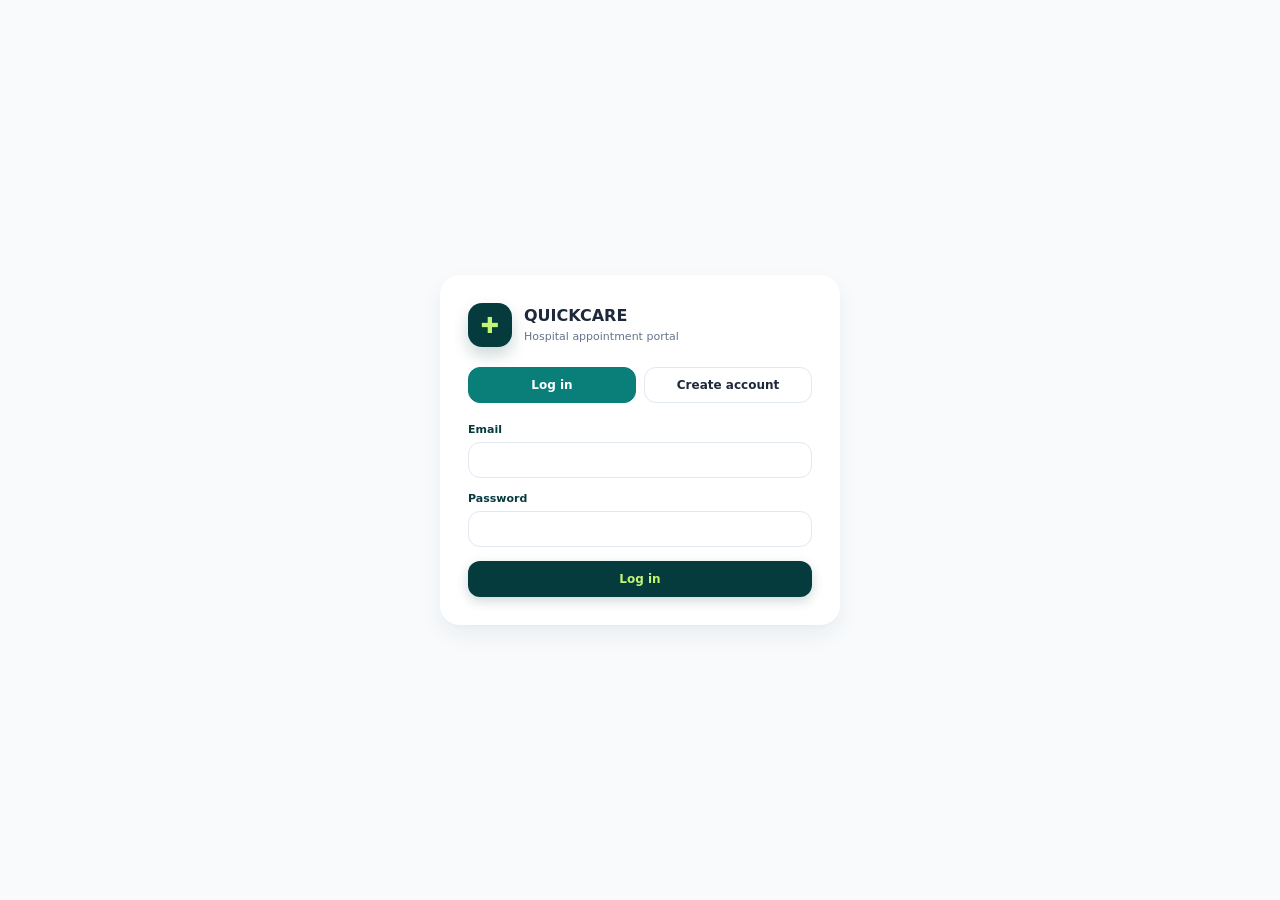
==== commit 7069787d: "frontend and backend" ====
--- a/frontend/citizen-dashboard.html
+++ b/frontend/citizen-dashboard.html
@@ -710,5 +710,9 @@
             showToast('Sample cancellation added to the staff workflow.');
         });
     </script>
+
+    <script src="js/api.js"></script>
+    <script src="js/citizen.js"></script>
+
 </body>
 </html>
--- a/frontend/css/style.css
+++ b/frontend/css/style.css
@@ -1,241 +1,251 @@
 :root {
-    --primary: #0284c7;        /* Biru utama ala HealthHix */
-    --primary-dark: #0369a1;
-    --primary-light: #e0f2fe;
-    --accent: #38bdf8;
-    --dark: #0f172a;
-    --ink: #334155;
+    --primary: #0a7e78;
+    --primary-dark: #063b3e;
+    --primary-light: #e6f4f1;
+    --accent-lime: #c3f574;
+    --dark: #063b3e;
+    --ink: #1e293b;
     --muted: #64748b;
     --line: #e2e8f0;
     --bg: #f8fafc;
     --card-bg: #ffffff;
-    --green-bg: #f0fdf4;
-    --green-text: #166534;
+    --green-bg: #ecfdf5;
+    --green-text: #065f46;
     --amber-bg: #fffbeb;
     --amber-text: #92400e;
-    --blue-bg: #eff6ff;
-    --blue-text: #1e40af;
-    --shadow: 0 10px 25px -3px rgba(2, 132, 199, 0.08), 0 4px 6px -4px rgba(0, 0, 0, 0.03);
+    --red-bg: #fef2f2;
+    --red-text: #991b1b;
+    --shadow: 0 10px 25px -3px rgba(6, 59, 62, 0.08), 0 4px 6px -4px rgba(0, 0, 0, 0.03);
     --radius: 20px;
 }
 
 * { box-sizing: border-box; }
-html { scroll-behavior: smooth; }
-body { margin: 0; background: var(--bg); color: var(--ink); font-family: 'Inter', system-ui, -apple-system, sans-serif; letter-spacing: -0.01em; }
+body { margin: 0; background: var(--bg); color: var(--ink); font-family: 'Plus Jakarta Sans', Inter, system-ui, -apple-system, sans-serif; }
 button, input, select, textarea { font: inherit; }
-a { color: inherit; text-decoration: none; }
-
-.app { min-height: 100vh; display: grid; grid-template-columns: 260px minmax(0, 1fr); }
-
-/* Sidebar Light */
+a { text-decoration: none; color: inherit; }
+
+.app { min-height: 100vh; display: grid; grid-template-columns: 260px minmax(0,1fr); }
 .sidebar { background: var(--card-bg); border-right: 1px solid var(--line); padding: 28px 18px; display: flex; flex-direction: column; gap: 32px; box-shadow: 4px 0 20px rgba(0,0,0,0.01); }
 .brand { display: flex; align-items: center; gap: 12px; padding: 0 8px; }
-.brand-icon { width: 44px; height: 44px; border-radius: 14px; background: linear-gradient(135deg, #0284c7, #38bdf8); color: white; display: grid; place-items: center; font-size: 20px; font-weight: 800; box-shadow: 0 8px 16px rgba(2,132,199,0.25); }
+.brand-icon { width: 44px; height: 44px; border-radius: 14px; background: var(--primary-dark); color: var(--accent-lime); display: grid; place-items: center; font-size: 22px; font-weight: 900; box-shadow: 0 8px 16px rgba(6, 59, 62, 0.2); }
 .brand-name { font-weight: 900; font-size: 18px; color: var(--dark); letter-spacing: -0.5px; }
 .brand-sub { display: block; font-size: 9px; letter-spacing: 1.5px; font-weight: 800; color: var(--muted); margin-top: 2px; }
 
 .nav-label { font-size: 10px; letter-spacing: 1.5px; color: #94a3b8; font-weight: 800; padding: 0 12px; margin-bottom: 8px; }
 .nav { display: grid; gap: 6px; }
-.nav a { display: flex; align-items: center; gap: 12px; padding: 12px 14px; border-radius: 14px; color: var(--muted); font-size: 13px; font-weight: 600; transition: all 0.2s ease; }
-.nav a:hover, .nav a.active { background: var(--primary-light); color: var(--primary-dark); transform: translateX(4px); }
-.nav-icon { width: 20px; text-align: center; font-size: 16px; }
-
-.side-help { margin-top: auto; border-radius: 16px; background: linear-gradient(145deg, #f0f9ff, #e0f2fe); padding: 18px; border: 1px solid #bae6fd; }
-.side-help strong { font-size: 13px; display: block; margin-bottom: 6px; color: var(--primary-dark); }
-.side-help p { font-size: 11px; line-height: 1.5; color: var(--muted); margin: 0 0 12px; }
-.side-help a { font-size: 11px; font-weight: 800; color: var(--primary); }
-
-/* Topbar Light */
+.nav a { display: flex; gap: 12px; align-items: center; padding: 12px 14px; border-radius: 14px; color: var(--muted); font-size: 13px; font-weight: 600; transition: all 0.2s ease; }
+.nav a:hover, .nav a.active { background: var(--primary-light); color: var(--primary-dark); font-weight: 700; transform: translateX(4px); }
+.nav-icon { width: 20px; display: inline-block; text-align: center; }
+
+.side-help { background: var(--primary-light); border: 1px solid #bce3db; border-radius: 16px; padding: 16px; margin-top: auto; }
+.side-help strong { font-size: 12px; display: block; color: var(--primary-dark); margin-bottom: 4px; font-weight: 800; }
+.side-help p { font-size: 11px; color: var(--muted); line-height: 1.5; margin: 0 0 10px; }
+.side-help a { font-size: 11px; color: var(--primary); font-weight: 800; }
+
 .main { min-width: 0; }
 .topbar { height: 80px; background: rgba(255, 255, 255, 0.85); backdrop-filter: blur(12px); border-bottom: 1px solid var(--line); display: flex; align-items: center; justify-content: space-between; gap: 20px; padding: 0 36px; position: sticky; top: 0; z-index: 10; }
 .crumb { font-size: 12px; color: var(--muted); }
-.crumb strong { color: var(--dark); }
-.top-actions { display: flex; align-items: center; gap: 14px; }
-.icon-btn { width: 40px; height: 40px; border: 1px solid var(--line); background: var(--card-bg); border-radius: 14px; display: grid; place-items: center; cursor: pointer; color: var(--muted); transition: all 0.2s; }
-.icon-btn:hover { border-color: var(--primary); color: var(--primary); background: var(--primary-light); }
-.avatar { width: 40px; height: 40px; border-radius: 14px; background: linear-gradient(135deg, #bae6fd, #7dd3fc); color: #0369a1; display: grid; place-items: center; font-weight: 800; font-size: 12px; }
+.top-actions { display: flex; align-items: center; gap: 12px; }
+
+.icon-btn { width: 38px; height: 38px; border-radius: 12px; border: 1.5px solid var(--line); background: var(--card-bg); display: grid; place-items: center; color: var(--ink); cursor: pointer; font-size: 13px; font-weight: 700; }
+.icon-btn:hover { background: var(--primary-light); border-color: var(--primary); color: var(--primary-dark); }
+.mobile-menu { display: none; }
+
 .profile { display: flex; align-items: center; gap: 12px; background: var(--card-bg); padding: 6px 12px 6px 6px; border-radius: 16px; border: 1px solid var(--line); }
+.avatar { width: 40px; height: 40px; border-radius: 14px; background: var(--primary-light); color: var(--primary-dark); display: grid; place-items: center; font-weight: 800; font-size: 12px; }
 .profile-name { font-size: 12px; font-weight: 800; color: var(--dark); }
 .profile-role { font-size: 10px; color: var(--muted); margin-top: 1px; }
 
-/* Content Layout */
 .content { max-width: 1400px; margin: auto; padding: 32px 36px 48px; }
 .welcome { display: flex; align-items: flex-start; justify-content: space-between; gap: 20px; margin-bottom: 28px; }
 .eyebrow { font-size: 10px; letter-spacing: 1.5px; color: var(--primary); font-weight: 800; text-transform: uppercase; margin-bottom: 8px; }
 h1 { font-size: clamp(24px, 2.5vw, 32px); letter-spacing: -0.8px; margin: 0 0 6px; color: var(--dark); font-weight: 800; }
-.welcome p { color: var(--muted); font-size: 13px; margin: 0; line-height: 1.6; }
-.date-chip { background: var(--card-bg); border: 1px solid var(--line); padding: 10px 16px; border-radius: 14px; font-size: 12px; font-weight: 700; color: var(--muted); box-shadow: var(--shadow); }
-
-/* Banner Modern Biru */
-.banner { background: linear-gradient(120deg, #0369a1 0%, #0284c7 50%, #38bdf8 100%); color: white; border-radius: 24px; padding: 32px; display: flex; align-items: center; justify-content: space-between; gap: 24px; overflow: hidden; position: relative; margin-bottom: 28px; box-shadow: 0 20px 40px rgba(2, 132, 199, 0.2); }
-.banner-copy { position: relative; z-index: 1; max-width: 600px; }
-.banner-tag { display: inline-block; background: rgba(255,255,255,0.18); border: 1px solid rgba(255,255,255,0.3); padding: 5px 10px; border-radius: 8px; font-size: 10px; font-weight: 800; letter-spacing: 0.5px; margin-bottom: 12px; backdrop-filter: blur(4px); }
-.banner h2 { font-size: 24px; letter-spacing: -0.5px; margin: 0 0 8px; font-weight: 800; }
-.banner p { color: #e0f2fe; font-size: 13px; line-height: 1.6; margin: 0 0 20px; }
-.btn { display: inline-flex; align-items: center; justify-content: center; gap: 8px; border: 0; border-radius: 14px; padding: 12px 18px; font-size: 12px; font-weight: 800; cursor: pointer; transition: all 0.2s ease; }
-.btn-white { background: #fff; color: var(--primary-dark); box-shadow: 0 4px 12px rgba(0,0,0,0.05); }
-.btn-white:hover { transform: translateY(-2px); background: #f8fafc; }
-.btn-primary { background: var(--primary); color: #fff; }
-.btn-primary:hover { background: var(--primary-dark); transform: translateY(-1px); }
-.banner-art { min-width: 140px; width: 140px; height: 140px; border-radius: 28px; background: rgba(255,255,255,0.12); border: 1px solid rgba(255,255,255,0.25); display: grid; place-items: center; font-size: 64px; backdrop-filter: blur(8px); }
-
-/* Section Title */
-.section-title { display: flex; align-items: center; justify-content: space-between; gap: 12px; margin: 32px 0 16px; }
-.section-title h2 { font-size: 17px; margin: 0; font-weight: 800; color: var(--dark); letter-spacing: -0.3px; }
+.welcome p { color: var(--muted); font-size: 13px; line-height: 1.6; margin: 0; }
+.date-chip { font-size: 11px; font-weight: 700; color: var(--primary-dark); background: var(--primary-light); padding: 8px 14px; border-radius: 12px; border: 1px solid #bce3db; white-space: nowrap; }
+
+.banner { 
+    display: flex;
+    align-items: center;
+    justify-content: space-between;
+    gap: 24px;
+    background: linear-gradient(135deg, #063b3e 0%, #095256 60%, #0a7e78 100%); 
+    color: white; 
+    border-radius: 24px; 
+    padding: 36px 40px; 
+    margin-bottom: 32px; 
+    box-shadow: 0 15px 30px rgba(6, 59, 62, 0.2); 
+    position: relative;
+    overflow: hidden;
+}
+
+.banner-copy { max-width: 650px; display: flex; flex-direction: column; align-items: flex-start; }
+.banner-tag { font-size: 11px; font-weight: 700; color: var(--accent-lime); margin-bottom: 10px; display: inline-flex; align-items: center; gap: 6px; }
+.banner h2 { font-size: clamp(22px, 2.2vw, 30px); line-height: 1.25; font-weight: 800; margin: 0 0 12px 0; color: #ffffff; letter-spacing: -0.5px; }
+.banner p { font-size: 13px; line-height: 1.6; color: #e2f1ef; margin: 0 0 24px 0; }
+.banner-art { width: 120px; height: 120px; border-radius: 24px; background: rgba(255, 255, 255, 0.08); border: 1px solid rgba(255, 255, 255, 0.15); display: grid; place-items: center; font-size: 50px; color: var(--accent-lime); flex-shrink: 0; }
+
+.section-title { display: flex; justify-content: space-between; align-items: baseline; margin-bottom: 16px; }
+.section-title h2 { font-size: 16px; font-weight: 800; color: var(--dark); margin: 0; }
 .section-title span { font-size: 11px; color: var(--muted); font-weight: 600; }
 
-/* Stats Modern */
-.stats { display: grid; grid-template-columns: repeat(4, minmax(0, 1fr)); gap: 18px; }
-.stat { background: var(--card-bg); border: 1px solid var(--line); border-radius: var(--radius); padding: 22px; min-width: 0; box-shadow: var(--shadow); transition: transform 0.2s; }
-.stat:hover { transform: translateY(-3px); }
-.stat-top { display: flex; align-items: center; justify-content: space-between; gap: 8px; margin-bottom: 16px; }
-.stat-icon { width: 42px; height: 42px; border-radius: 14px; display: grid; place-items: center; font-size: 18px; }
-.ic-teal { background: var(--primary-light); color: var(--primary); }
-.ic-blue { background: var(--blue-bg); color: var(--blue-text); }
+.stats { display: grid; grid-template-columns: repeat(4, minmax(0, 1fr)); gap: 18px; margin-bottom: 32px; }
+.stat, .panel { background: var(--card-bg); border: 1px solid var(--line); border-radius: var(--radius); padding: 22px; min-width: 0; box-shadow: var(--shadow); }
+.stat-top { display: flex; justify-content: space-between; align-items: center; margin-bottom: 8px; }
+.stat-label { font-size: 11px; color: var(--muted); font-weight: 700; }
+.stat-number { font-size: 28px; font-weight: 900; color: var(--primary); letter-spacing: -1px; }
+.stat-foot { font-size: 10px; color: var(--muted); margin-top: 6px; font-weight: 500; }
+.stat-icon { width: 32px; height: 32px; border-radius: 10px; display: grid; place-items: center; font-size: 14px; font-weight: 800; }
+.ic-teal { background: var(--primary-light); color: var(--primary-dark); }
 .ic-amber { background: var(--amber-bg); color: var(--amber-text); }
+.ic-blue { background: #e0f2fe; color: #0369a1; }
 .ic-green { background: var(--green-bg); color: var(--green-text); }
-.stat-label { font-size: 11px; color: var(--muted); font-weight: 700; }
-.stat-number { font-size: 28px; letter-spacing: -1px; font-weight: 900; color: var(--dark); margin-top: 6px; }
-.stat-foot { font-size: 10px; color: var(--muted); margin-top: 6px; font-weight: 500; }
-
-/* Dashboard Grids */
-.dashboard-grid { display: grid; grid-template-columns: minmax(0, 1.45fr) minmax(280px, .85fr); gap: 20px; margin-top: 20px; }
-.panel { background: var(--card-bg); border: 1px solid var(--line); border-radius: var(--radius); padding: 24px; min-width: 0; box-shadow: var(--shadow); }
-.panel-head { display: flex; justify-content: space-between; align-items: center; gap: 12px; margin-bottom: 20px; }
+
+.dashboard-grid, .extra-grid, .bottom-grid { display: grid; grid-template-columns: 1fr 1fr; gap: 20px; margin-bottom: 32px; }
+.panel-head { display: flex; justify-content: space-between; align-items: center; gap: 12px; margin-bottom: 16px; }
 .panel-head h3 { font-size: 15px; margin: 0; font-weight: 800; color: var(--dark); letter-spacing: -0.3px; }
-.panel-head a { font-size: 11px; color: var(--primary); font-weight: 800; }
-
-.appointment { display: flex; align-items: center; gap: 14px; padding: 16px 0; border-top: 1px solid var(--line); }
-.appointment:first-of-type { border-top: 0; padding-top: 0; }
-.datebox { width: 52px; height: 56px; border-radius: 14px; background: var(--primary-light); display: flex; flex-direction: column; align-items: center; justify-content: center; flex-shrink: 0; border: 1px solid #bae6fd; }
-.datebox strong { font-size: 18px; color: var(--primary-dark); line-height: 1.1; font-weight: 800; }
-.datebox span { font-size: 9px; font-weight: 850; color: var(--primary); letter-spacing: 0.5px; margin-top: 2px; }
+.panel-head a { font-size: 11px; font-weight: 700; color: var(--primary); }
+
+.appointment { display: flex; align-items: center; gap: 14px; padding: 14px; border: 1px solid var(--line); border-radius: 14px; background: #ffffff; margin-bottom: 10px; }
+.datebox { width: 44px; height: 44px; background: var(--primary-light); color: var(--primary-dark); border-radius: 12px; display: flex; flex-direction: column; align-items: center; justify-content: center; font-size: 14px; font-weight: 900; line-height: 1; flex-shrink: 0; }
+.datebox span { font-size: 9px; font-weight: 800; letter-spacing: 0.5px; margin-top: 2px; }
 .appt-main { flex: 1; min-width: 0; }
-.appt-main strong { font-size: 13px; display: block; margin-bottom: 4px; color: var(--dark); font-weight: 750; }
+.appt-main strong { display: block; font-size: 13px; color: var(--dark); font-weight: 750; margin-bottom: 2px; }
 .appt-main span { font-size: 11px; color: var(--muted); }
 
-.pill { display: inline-flex; align-items: center; gap: 5px; padding: 6px 10px; border-radius: 10px; font-size: 10px; font-weight: 800; white-space: nowrap; }
-.pill-confirmed { background: var(--green-bg); color: var(--green-text); border: 1px solid #bbf7d0; }
+.pill { display: inline-flex; align-items: center; padding: 4px 10px; border-radius: 10px; font-size: 10px; font-weight: 800; white-space: nowrap; }
+.pill-confirmed { background: var(--green-bg); color: var(--green-text); border: 1px solid #a7f3d0; }
 .pill-pending { background: var(--amber-bg); color: var(--amber-text); border: 1px solid #fde68a; }
-.pill-demo { background: var(--blue-bg); color: var(--blue-text); border: 1px solid #bfdbfe; }
-
-.queue-panel { background: linear-gradient(145deg, #ffffff, #f8fafc); }
-.queue-top { display: flex; justify-content: space-between; align-items: center; margin-bottom: 16px; }
-.queue-number { font-size: 38px; letter-spacing: -1.5px; font-weight: 900; color: var(--primary); margin: 6px 0; }
-.queue-label { font-size: 11px; color: var(--muted); font-weight: 600; }
-.queue-progress { height: 8px; border-radius: 99px; background: var(--line); overflow: hidden; margin: 16px 0 10px; }
-.queue-progress span { display: block; width: 58%; height: 100%; background: linear-gradient(90deg, var(--primary), var(--accent)); border-radius: 99px; }
-.queue-details { display: grid; grid-template-columns: 1fr 1fr; gap: 12px; margin-top: 18px; }
-.queue-detail { padding: 14px; border-radius: 14px; background: var(--primary-light); border: 1px solid #bae6fd; }
-.queue-detail span { font-size: 10px; color: var(--muted); display: block; margin-bottom: 4px; font-weight: 700; }
-.queue-detail strong { font-size: 15px; color: var(--primary-dark); font-weight: 800; }
-.queue-note { font-size: 11px; line-height: 1.6; color: var(--muted); margin: 16px 0 0; }
-
-/* === AI HUB SECTION BIRU MODERN === */
-.ai-hub-section { background: linear-gradient(145deg, #f0f9ff 0%, #e0f2fe 100%); border: 2px solid #bae6fd; border-radius: 28px; padding: 32px; margin-top: 28px; box-shadow: 0 15px 35px rgba(2, 132, 199, 0.08); }
-.ai-hub-header { display: flex; align-items: center; justify-content: space-between; margin-bottom: 24px; flex-wrap: wrap; gap: 16px; }
-.ai-hub-title { display: flex; align-items: center; gap: 16px; }
-.ai-hub-icon { width: 52px; height: 52px; border-radius: 18px; background: var(--primary); color: white; display: grid; place-items: center; font-size: 26px; box-shadow: 0 10px 20px rgba(2, 132, 199, 0.3); }
-.ai-hub-title h2 { font-size: 21px; margin: 0; font-weight: 900; color: var(--dark); letter-spacing: -0.5px; }
-.ai-hub-title p { margin: 4px 0 0; font-size: 12px; color: var(--muted); font-weight: 500; }
-
-.feature-hub { display: grid; grid-template-columns: minmax(0, 1.35fr) minmax(300px, 1fr); gap: 20px; }
-.ai-chat { display: flex; flex-direction: column; background: var(--card-bg); border-radius: 20px; border: 1px solid var(--line); padding: 24px; box-shadow: var(--shadow); }
-.chat-intro { font-size: 12px; color: var(--muted); line-height: 1.6; margin: 0 0 14px; }
-.chat-messages { display: flex; flex-direction: column; gap: 12px; min-height: 170px; max-height: 290px; overflow-y: auto; padding: 16px; background: #f8fafc; border: 1px solid var(--line); border-radius: 16px; margin-bottom: 14px; }
-.chat-bubble { max-width: 90%; padding: 12px 16px; border-radius: 16px; font-size: 12px; line-height: 1.6; white-space: pre-wrap; }
-.chat-bubble.bot { align-self: flex-start; background: var(--primary-light); border: 1px solid #bae6fd; color: var(--primary-dark); }
-.chat-bubble.user { align-self: flex-end; background: var(--primary); color: white; }
-
-.chat-quick-prompts { display: flex; flex-wrap: wrap; gap: 8px; margin-bottom: 14px; }
-.prompt-chip { background: var(--primary-light); border: 1px solid #bae6fd; color: var(--primary-dark); border-radius: 20px; padding: 6px 12px; font-size: 11px; font-weight: 750; cursor: pointer; transition: all 0.2s; }
-.prompt-chip:hover { background: var(--primary); color: #fff; transform: translateY(-1px); }
-
-.chat-controls { display: grid; grid-template-columns: 140px minmax(0, 1fr); gap: 10px; margin-bottom: 10px; }
-.chat-controls select, .chat-controls input, .translator-input { width: 100%; padding: 12px 14px; border: 1.5px solid var(--line); border-radius: 14px; background: white; color: var(--dark); outline: none; font-size: 12px; transition: border-color 0.2s; }
-.chat-controls select:focus, .chat-controls input:focus, .translator-input:focus { border-color: var(--primary); box-shadow: 0 0 0 3px rgba(2,132,199,0.1); }
-.chat-send { align-self: flex-end; width: 100%; padding: 13px; font-size: 13px; font-weight: 800; border-radius: 14px; }
-
-.safety-note { font-size: 11px; line-height: 1.6; color: var(--amber-text); background: var(--amber-bg); padding: 12px 14px; border-radius: 14px; margin-top: 14px; border-left: 4px solid #f59e0b; border: 1px solid #fde68a; }
-
-.translator-card { display: flex; flex-direction: column; background: var(--card-bg); border-radius: 20px; border: 1px solid var(--line); padding: 24px; box-shadow: var(--shadow); }
-.translator-card p { font-size: 12px; line-height: 1.6; color: var(--muted); margin: 0 0 16px; }
-.translator-output { background: var(--primary-light); border: 1px solid #bae6fd; border-radius: 16px; padding: 16px; min-height: 105px; font-size: 12px; line-height: 1.7; white-space: pre-wrap; margin: 14px 0; color: var(--primary-dark); font-weight: 600; }
-.translation-examples { display: flex; flex-wrap: wrap; gap: 8px; margin-bottom: 14px; }
-.term-chip { border: 1px solid var(--line); background: white; color: var(--dark); border-radius: 99px; padding: 8px 14px; font-size: 11px; font-weight: 750; cursor: pointer; transition: all 0.2s; }
-.term-chip:hover { border-color: var(--primary); background: var(--primary-light); color: var(--primary); }
-
-/* Quick Actions Modern */
-.quick-actions { display: grid; grid-template-columns: repeat(4, minmax(0, 1fr)); gap: 16px; }
-.action { background: var(--card-bg); border: 1px solid var(--line); border-radius: var(--radius); padding: 22px; text-align: left; cursor: pointer; transition: all 0.2s ease; color: var(--ink); box-shadow: var(--shadow); }
-.action:hover { transform: translateY(-4px); box-shadow: 0 15px 30px rgba(0,0,0,0.06); border-color: #bae6fd; }
-.action-icon { width: 44px; height: 44px; border-radius: 14px; background: var(--primary-light); color: var(--primary); display: grid; place-items: center; font-size: 19px; margin-bottom: 14px; }
-.action strong { font-size: 13px; display: block; margin-bottom: 6px; color: var(--dark); font-weight: 800; }
-.action span:last-child { font-size: 11px; color: var(--muted); line-height: 1.5; display: block; }
-
-/* Grid Bawah & Komponen Lain */
-.bottom-grid { display: grid; grid-template-columns: 1fr 1fr; gap: 20px; margin-top: 20px; }
-.notice { display: flex; align-items: flex-start; gap: 14px; padding: 14px 0; border-top: 1px solid var(--line); }
-.notice:first-of-type { border-top: 0; padding-top: 0; }
-.notice-icon { width: 36px; height: 36px; flex-shrink: 0; display: grid; place-items: center; border-radius: 12px; background: var(--primary-light); color: var(--primary); font-weight: 700; }
-.notice strong { font-size: 12px; display: block; margin: 2px 0 4px; color: var(--dark); font-weight: 750; }
-.notice p { font-size: 11px; color: var(--muted); line-height: 1.6; margin: 0; }
-
-.modal-note { font-size: 11px; color: var(--muted); line-height: 1.6; }
-.footer { font-size: 11px; color: #94a3b8; text-align: center; padding: 36px 0 0; line-height: 1.7; font-weight: 500; }
-.mobile-menu { display: none; }
-
-.toast { position: fixed; right: 28px; bottom: 28px; background: var(--dark); color: #fff; padding: 16px 20px; border-radius: 16px; box-shadow: 0 20px 40px rgba(0,0,0,0.2); font-size: 12px; z-index: 20; display: none; max-width: 340px; font-weight: 600; }
-.modal-backdrop { position: fixed; inset: 0; background: rgba(15, 23, 42, 0.5); backdrop-filter: blur(6px); display: none; align-items: center; justify-content: center; padding: 20px; z-index: 30; }
-.modal { background: white; border-radius: 24px; width: min(100%, 520px); padding: 28px; box-shadow: 0 25px 60px rgba(0,0,0,0.2); }
+.pill-demo { background: var(--primary-light); color: var(--primary-dark); border: 1px solid #bce3db; }
+
+.queue-panel { background: linear-gradient(135deg, #ffffff, #f8fafc); }
+.queue-top { display: flex; justify-content: space-between; align-items: flex-start; margin-bottom: 16px; }
+.queue-label { font-size: 11px; color: var(--muted); font-weight: 700; }
+.queue-number { font-size: 32px; font-weight: 900; color: var(--primary); margin: 4px 0; letter-spacing: -1px; }
+.queue-progress { height: 8px; background: var(--line); border-radius: 4px; overflow: hidden; margin: 12px 0 8px; }
+.queue-progress span { display: block; width: 60%; height: 100%; background: var(--primary); border-radius: 4px; }
+.queue-details { display: grid; grid-template-columns: 1fr 1fr; gap: 12px; margin-top: 16px; padding-top: 16px; border-top: 1px solid var(--line); }
+.queue-detail span { display: block; font-size: 10px; color: var(--muted); font-weight: 700; margin-bottom: 2px; }
+.queue-detail strong { font-size: 14px; color: var(--dark); font-weight: 800; }
+.queue-note, .modal-note { font-size: 11px; color: var(--muted); line-height: 1.6; margin: 12px 0 0; }
+
+.priority-panel { border-color: #fca5a5; background: #fffbfb; margin-bottom: 32px; }
+.priority-banner { display: flex; gap: 14px; background: #fff5f5; border: 1px solid #fecaca; border-radius: 16px; padding: 16px; margin-bottom: 16px; }
+.priority-symbol { width: 36px; height: 36px; display: grid; place-items: center; border-radius: 10px; background: #fee2e2; color: #dc2626; font-size: 16px; flex-shrink: 0; font-weight: 800; }
+.priority-banner strong { font-size: 12px; display: block; color: #991b1b; margin-bottom: 4px; font-weight: 800; }
+.priority-banner p { font-size: 11px; color: #7f1d1d; line-height: 1.6; margin: 0; }
+
+.review-list { display: grid; gap: 10px; margin-bottom: 16px; }
+.review-row { border: 1px solid var(--line); border-radius: 14px; padding: 14px; display: flex; gap: 12px; align-items: center; background: #ffffff; }
+.review-row.needs-review { border-color: #fca5a5; background: #fff5f5; }
+.review-copy { flex: 1; min-width: 0; }
+.review-copy strong { font-size: 12px; display: block; margin-bottom: 2px; color: var(--dark); font-weight: 750; }
+.review-copy span { font-size: 11px; color: var(--muted); }
+.review-badge { padding: 4px 8px; border-radius: 8px; font-size: 10px; font-weight: 800; background: #fee2e2; color: #dc2626; }
+.review-badge.routine { background: var(--primary-light); color: var(--primary-dark); }
+.review-actions { display: flex; align-items: center; gap: 12px; flex-wrap: wrap; }
+.review-footnote { font-size: 11px; color: var(--muted); line-height: 1.6; margin: 16px 0 0; }
+
+.quick-actions { display: grid; grid-template-columns: repeat(4, minmax(0, 1fr)); gap: 16px; margin-bottom: 32px; }
+.action { background: var(--card-bg); border: 1.5px solid var(--line); border-radius: var(--radius); padding: 20px; text-align: left; cursor: pointer; transition: all 0.2s ease; box-shadow: var(--shadow); }
+.action:hover { border-color: var(--primary); background: var(--primary-light); transform: translateY(-2px); }
+.action-icon { width: 40px; height: 40px; border-radius: 12px; background: var(--primary-light); color: var(--primary-dark); display: grid; place-items: center; font-size: 18px; font-weight: 900; margin-bottom: 12px; }
+.action strong { display: block; font-size: 13px; color: var(--dark); font-weight: 800; margin-bottom: 4px; }
+.action span { font-size: 11px; color: var(--muted); line-height: 1.5; display: block; }
+
+.ai-hub-section { background: linear-gradient(135deg, #063b3e 0%, #0a7e78 100%); color: white; border-radius: 24px; padding: 32px; margin-bottom: 32px; box-shadow: var(--shadow); }
+.ai-hub-header { display: flex; justify-content: space-between; align-items: flex-start; gap: 20px; margin-bottom: 24px; }
+.ai-hub-title { display: flex; gap: 16px; align-items: flex-start; }
+.ai-hub-icon { width: 48px; height: 48px; border-radius: 14px; background: rgba(255, 255, 255, 0.15); display: grid; place-items: center; font-size: 22px; color: var(--accent-lime); flex-shrink: 0; }
+.ai-hub-title h2 { font-size: 20px; font-weight: 800; margin: 0 0 4px; color: #ffffff; }
+.ai-hub-title p { font-size: 13px; color: #e2f1ef; margin: 0; }
+
+.feature-hub { display: grid; grid-template-columns: 1fr 1fr; gap: 20px; }
+.ai-chat, .translator-card { background: var(--card-bg); color: var(--ink); border-radius: 20px; padding: 24px; box-shadow: var(--shadow); }
+.chat-intro { font-size: 11px; color: var(--muted); margin: 0 0 12px; }
+.chat-quick-prompts { display: flex; gap: 6px; flex-wrap: wrap; margin-bottom: 12px; }
+.prompt-chip { font-size: 10px; font-weight: 700; background: var(--primary-light); color: var(--primary-dark); padding: 4px 10px; border-radius: 8px; cursor: pointer; border: 1px solid #bce3db; }
+.prompt-chip:hover { background: var(--primary); color: #fff; }
+
+.chat-messages { height: 160px; overflow-y: auto; border: 1.5px solid var(--line); border-radius: 12px; padding: 12px; margin-bottom: 12px; display: flex; flex-direction: column; gap: 8px; background: #f8fafc; font-size: 12px; }
+.chat-bubble { max-width: 85%; padding: 8px 12px; border-radius: 10px; line-height: 1.5; }
+.chat-bubble.bot { background: #ffffff; color: var(--ink); border: 1px solid var(--line); align-self: flex-start; }
+.chat-bubble.user { background: var(--primary-dark); color: var(--accent-lime); align-self: flex-end; font-weight: 600; }
+
+.chat-controls { display: grid; grid-template-columns: 130px 1fr; gap: 8px; margin-bottom: 10px; }
+.chat-controls select, .chat-controls input, .field input, .field select, .translator-input { border: 1.5px solid var(--line); border-radius: 12px; background: white; padding: 10px 12px; font-size: 12px; color: var(--dark); outline: none; width: 100%; transition: border-color 0.2s; }
+.chat-controls select:focus, .chat-controls input:focus, .field input:focus, .field select:focus, .translator-input:focus { border-color: var(--primary); box-shadow: 0 0 0 3px rgba(10, 126, 120, 0.12); }
+.chat-send { width: 100%; border-radius: 12px; padding: 10px; }
+.safety-note { font-size: 10px; color: var(--muted); line-height: 1.5; margin: 12px 0 0; border-top: 1px solid var(--line); padding-top: 10px; }
+
+.translation-examples { display: flex; gap: 6px; flex-wrap: wrap; margin-bottom: 12px; }
+.term-chip { font-size: 10px; font-weight: 700; background: var(--bg); color: var(--dark); padding: 5px 10px; border-radius: 8px; border: 1.5px solid var(--line); cursor: pointer; }
+.term-chip:hover { border-color: var(--primary); color: var(--primary); }
+.translator-output { min-height: 80px; border: 1.5px solid var(--line); border-radius: 12px; padding: 12px; background: #f8fafc; font-size: 12px; color: var(--ink); line-height: 1.5; margin-top: 12px; }
+
+.checklist { display: grid; gap: 10px; margin-bottom: 16px; }
+.checkline { display: flex; align-items: center; gap: 10px; font-size: 12px; color: var(--ink); font-weight: 600; cursor: pointer; }
+.checkline input { width: 16px; height: 16px; accent-color: var(--primary); cursor: pointer; }
+
+.guide-grid { display: grid; grid-template-columns: 1fr 1fr; gap: 12px; }
+.guide-item { background: #f8fafc; border: 1px solid var(--line); border-radius: 12px; padding: 14px; }
+.guide-item strong { display: block; font-size: 12px; color: var(--dark); font-weight: 800; margin-bottom: 4px; }
+.guide-item p { font-size: 11px; color: var(--muted); line-height: 1.5; margin: 0; }
+
+.slot-row { display: flex; align-items: center; justify-content: space-between; gap: 12px; padding: 14px 0; border-top: 1px solid var(--line); font-size: 12px; }
+.small-btn { border: 1.5px solid #fecaca; background: var(--red-bg); color: var(--red-text); padding: 6px 12px; border-radius: 8px; font-size: 11px; font-weight: 800; cursor: pointer; }
+.small-btn:hover { background: #fee2e2; }
+
+.notification-list { display: grid; gap: 10px; }
+.notification-item { display: flex; gap: 12px; padding: 12px; border: 1px solid var(--line); border-radius: 12px; background: #fff; font-size: 11px; }
+.notice-icon { width: 28px; height: 28px; border-radius: 8px; background: var(--primary-light); color: var(--primary-dark); display: grid; place-items: center; font-size: 13px; font-weight: 800; flex-shrink: 0; }
+.notification-item strong { display: block; color: var(--dark); font-weight: 750; margin-bottom: 2px; }
+.notification-item p { color: var(--muted); margin: 0; line-height: 1.4; }
+
+.notice { display: flex; gap: 12px; padding: 14px; border: 1px solid var(--line); border-radius: 14px; background: #fff; margin-bottom: 10px; font-size: 11px; line-height: 1.5; }
+.notice strong { display: block; color: var(--dark); font-weight: 750; margin-bottom: 2px; }
+.notice p { color: var(--muted); margin: 0; }
+
+.footer { text-align: center; color: var(--muted); font-size: 11px; line-height: 1.7; padding: 36px 0 0; font-weight: 500; border-top: 1px solid var(--line); margin-top: 40px; }
+
+.btn { border: 0; border-radius: 12px; padding: 11px 18px; font-size: 12px; font-weight: 800; cursor: pointer; transition: all 0.2s ease; display: inline-flex; align-items: center; justify-content: center; gap: 8px; }
+.btn-primary { background: var(--primary-dark); color: var(--accent-lime); box-shadow: 0 4px 12px rgba(6, 59, 62, 0.2); }
+.btn-primary:hover { background: var(--primary); color: #ffffff; transform: translateY(-1px); }
+.btn-white { background: #ffffff; color: var(--primary-dark); box-shadow: 0 4px 12px rgba(0, 0, 0, 0.15); }
+.btn-white:hover { background: var(--accent-lime); transform: translateY(-1px); }
+
+.toast { position: fixed; right: 28px; bottom: 28px; background: var(--primary-dark); color: var(--accent-lime); padding: 16px 20px; border-radius: 16px; box-shadow: 0 20px 40px rgba(0,0,0,0.2); font-size: 12px; z-index: 30; display: none; max-width: 340px; font-weight: 700; border: 1px solid rgba(255,255,255,0.1); }
+
+.modal-backdrop { position: fixed; inset: 0; background: rgba(6, 59, 62, 0.6); backdrop-filter: blur(4px); display: none; place-items: center; z-index: 40; padding: 20px; }
+.modal { background: var(--card-bg); width: 100%; max-width: 540px; border-radius: 24px; padding: 28px; box-shadow: 0 25px 50px -12px rgba(0, 0, 0, 0.25); border: 1px solid var(--line); }
 .modal-head { display: flex; justify-content: space-between; align-items: center; margin-bottom: 20px; }
-.modal-head h3 { margin: 0; font-size: 19px; font-weight: 900; color: var(--dark); }
-.close-btn { border: 0; background: var(--line); width: 36px; height: 36px; border-radius: 12px; cursor: pointer; color: var(--muted); transition: background 0.2s; }
-.close-btn:hover { background: #e2e8f0; color: var(--dark); }
-
-.form-row { display: grid; grid-template-columns: 1fr 1fr; gap: 14px; }
+.modal-head h3 { font-size: 18px; font-weight: 800; color: var(--dark); margin: 0; }
+.close-btn { background: var(--bg); border: 1.5px solid var(--line); width: 32px; height: 32px; border-radius: 10px; display: grid; place-items: center; cursor: pointer; color: var(--ink); font-weight: 800; }
+.close-btn:hover { background: var(--primary-light); border-color: var(--primary); color: var(--primary-dark); }
+.form-row { display: grid; grid-template-columns: 1fr 1fr; gap: 14px; margin-bottom: 14px; }
 .field { margin-bottom: 14px; }
-.field label { font-size: 11px; font-weight: 800; display: block; margin-bottom: 6px; color: var(--dark); }
-.field input, .field select, .field textarea { width: 100%; padding: 12px 14px; border: 1.5px solid var(--line); border-radius: 12px; background: white; color: var(--dark); outline: none; font-size: 12px; transition: border-color 0.2s; }
-.field input:focus, .field select:focus, .field textarea:focus { border-color: var(--primary); box-shadow: 0 0 0 3px rgba(2,132,199,0.1); }
-.field textarea { min-height: 80px; resize: vertical; }
-
-.confirmation-box { display: none; margin-top: 14px; padding: 16px; border-radius: 14px; background: var(--green-bg); color: var(--green-text); font-size: 12px; line-height: 1.7; border: 1px solid #bbf7d0; font-weight: 600; }
-.notification-list { display: grid; gap: 10px; }
-.notification-item { display: flex; gap: 12px; padding: 14px; border-radius: 14px; background: #f8fafc; border: 1px solid var(--line); }
-.notification-item strong { display: block; font-size: 12px; margin: 0 0 4px; color: var(--dark); font-weight: 750; }
-.notification-item p { margin: 0; font-size: 11px; line-height: 1.6; color: var(--muted); }
-
-.priority-panel { margin-top: 20px; border-color: #fecaca; background: #fff5f5; }
-.priority-banner { display: flex; align-items: flex-start; gap: 14px; padding: 16px; border-radius: 16px; background: #fff; border: 1px solid #fecaca; margin-bottom: 16px; }
-.priority-symbol { width: 40px; height: 40px; display: grid; place-items: center; border-radius: 14px; background: #fee2e2; color: #dc2626; font-size: 18px; flex-shrink: 0; font-weight: 800; }
-.priority-banner strong { display: block; font-size: 12px; margin: 0 0 4px; color: #991b1b; font-weight: 800; }
-.priority-banner p { margin: 0; color: #7f1d1d; font-size: 11px; line-height: 1.6; }
-.review-list { display: grid; gap: 10px; }
-.review-row { display: flex; align-items: center; gap: 12px; padding: 14px; border: 1px solid var(--line); border-radius: 14px; background: #fff; }
-.review-row.needs-review { border-color: #fca5a5; background: #fffbfb; }
-.review-copy { flex: 1; min-width: 0; }
-.review-copy strong { font-size: 12px; display: block; margin-bottom: 4px; color: var(--dark); font-weight: 750; }
-.review-copy span { font-size: 11px; color: var(--muted); line-height: 1.5; }
-.review-badge { font-size: 10px; font-weight: 850; border-radius: 8px; padding: 6px 10px; background: #fee2e2; color: #991b1b; white-space: nowrap; }
-.review-badge.routine { background: var(--amber-bg); color: var(--amber-text); border: 1px solid #fde68a; }
-.review-actions { display: flex; align-items: center; gap: 12px; flex-wrap: wrap; margin-top: 14px; }
-.review-footnote { font-size: 11px; line-height: 1.6; color: var(--muted); margin: 14px 0 0; }
-
-.simple-mode body { font-size: 1.12em; }
-body.simple-mode .content { max-width: 1600px; }
-
-.extra-grid { display: grid; grid-template-columns: 1fr 1fr; gap: 20px; margin-top: 20px; }
-.checklist { display: grid; gap: 12px; }
-.checkline { display: flex; gap: 12px; align-items: flex-start; padding: 14px; border: 1px solid var(--line); border-radius: 14px; background: #fff; font-size: 12px; line-height: 1.5; font-weight: 600; color: var(--dark); }
-.checkline input { width: 18px; height: 18px; margin-top: 2px; accent-color: var(--primary); cursor: pointer; }
-.guide-grid { display: grid; grid-template-columns: repeat(2, minmax(0, 1fr)); gap: 12px; }
-.guide-item { border: 1px solid var(--line); background: #fff; border-radius: 16px; padding: 16px; box-shadow: 0 4px 12px rgba(0,0,0,0.02); }
-.guide-item strong { display: block; font-size: 12px; margin-bottom: 6px; color: var(--dark); font-weight: 800; }
-.guide-item p { font-size: 11px; line-height: 1.6; color: var(--muted); margin: 0; }
-.slot-row { display: flex; gap: 12px; align-items: center; justify-content: space-between; padding: 14px 0; border-top: 1px solid var(--line); font-size: 12px; }
-.small-btn { border: 1px solid var(--line); border-radius: 10px; padding: 8px 12px; background: #fff; color: var(--dark); font-size: 11px; font-weight: 800; cursor: pointer; transition: all 0.2s; }
-.small-btn:hover { background: var(--primary-light); border-color: var(--primary); color: var(--primary); }
-
-@media(max-width: 1150px) { .stats { grid-template-columns: repeat(2, minmax(0, 1fr)); } .quick-actions { grid-template-columns: repeat(2, minmax(0, 1fr)); } .dashboard-grid { grid-template-columns: 1fr; } }
-@media(max-width: 900px) { .app { grid-template-columns: 1fr; } .sidebar { display: none; } .topbar { height: 70px; padding: 0 20px; } .mobile-menu { display: grid; } .profile-info { display: none; } .content { padding: 24px 20px; } .welcome { display: block; } .date-chip { display: inline-block; margin-top: 14px; } .banner { padding: 24px; align-items: flex-start; } .banner-art { display: none; } .stats { gap: 12px; } .stat { padding: 16px; } .stat-number { font-size: 24px; } .dashboard-grid, .bottom-grid, .feature-hub, .extra-grid { grid-template-columns: 1fr; } .quick-actions { gap: 12px; } }+.field label { display: block; font-size: 11px; font-weight: 700; color: var(--dark); margin-bottom: 6px; }
+
+body.simple-mode { font-size: 16px; }
+body.simple-mode .app { font-size: 1.1rem; }
+body.simple-mode h1 { font-size: 2.2rem; }
+body.simple-mode .stat-number { font-size: 2.5rem; }
+
+@media(max-width: 1150px) {
+    .stats { grid-template-columns: repeat(2, minmax(0, 1fr)); }
+    .quick-actions { grid-template-columns: repeat(2, minmax(0, 1fr)); }
+    .dashboard-grid, .extra-grid, .bottom-grid, .feature-hub { grid-template-columns: 1fr; }
+}
+
+@media(max-width: 760px) {
+    .app { grid-template-columns: 1fr; }
+    .sidebar { display: none; }
+    .topbar { height: 70px; padding: 0 20px; }
+    .content { padding: 24px 20px; }
+    .mobile-menu { display: grid; }
+    .banner { flex-direction: column; align-items: flex-start; padding: 28px 24px; }
+    .banner-art { display: none; }
+    .stats { grid-template-columns: 1fr; }
+    .quick-actions { grid-template-columns: 1fr; }
+    .form-row { grid-template-columns: 1fr; }
+    .profile-info { display: none; }
+}
